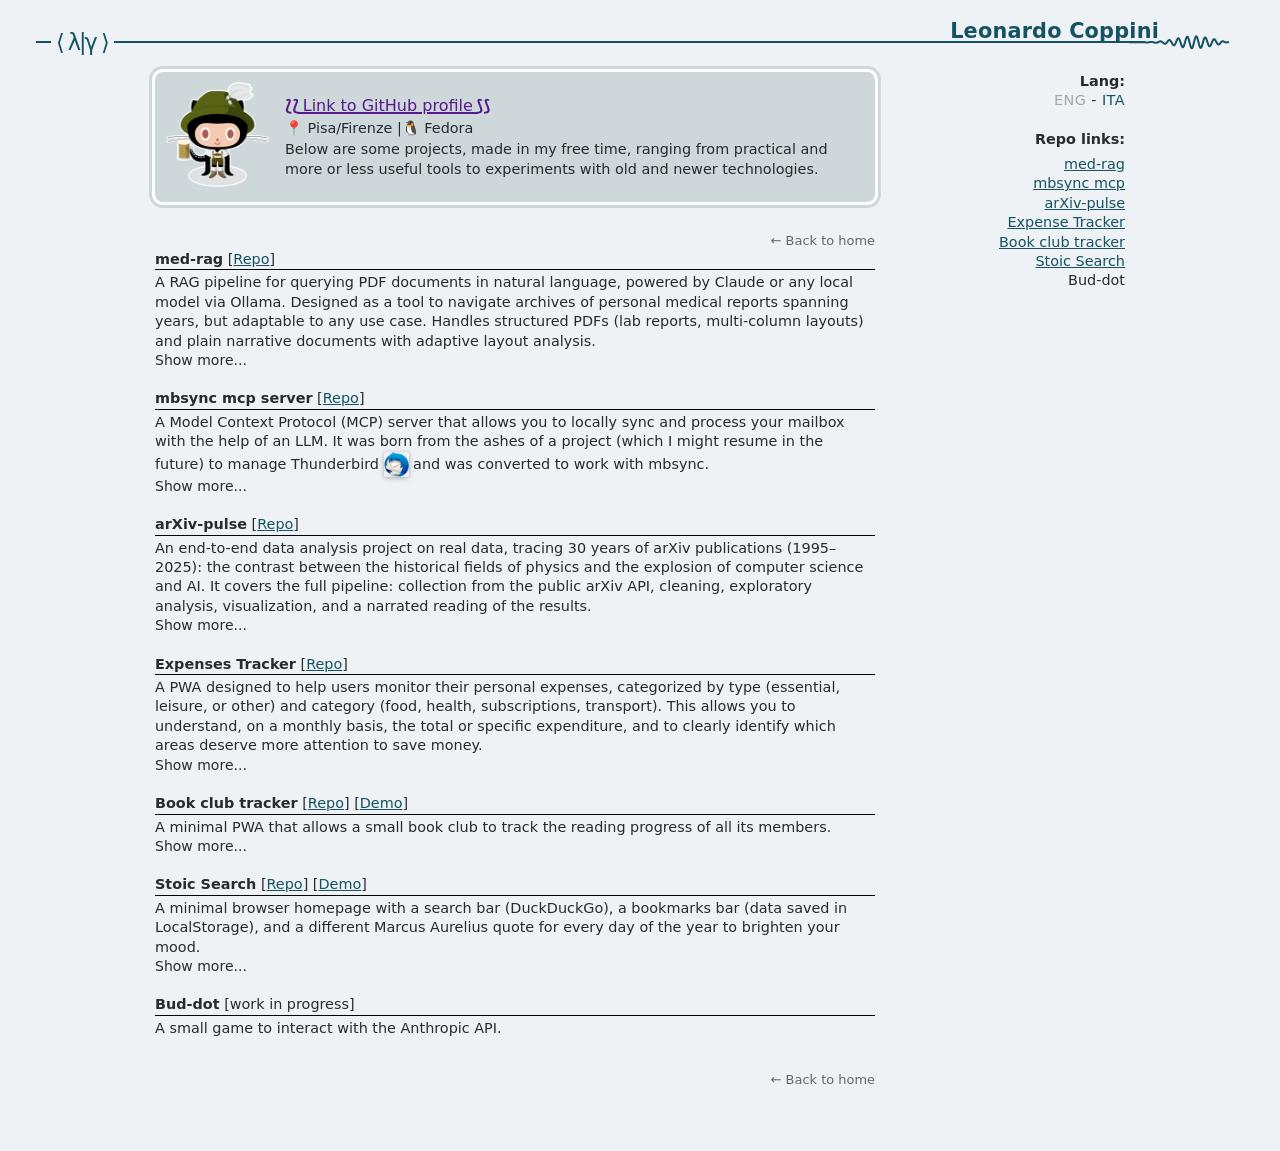
==== portfolio/index.html @ 7471858b "merging portfolio" ====
<!DOCTYPE html>
<html lang="en">
<head>
    <meta charset="UTF-8">
    <meta name="viewport" content="width=device-width, initial-scale=1.0">
    <link rel="icon" type="image/x-icon" href="../assets/lc.ico">
    <link rel="stylesheet" href="../css/ciessesse.css">
    <style>

        b {
            font-weight: 600;
        }

        @media (min-width: 1200px) {
            .container {
                max-width: 1000px;
            }
        }

        .align-items-center {
        align-items: center !important;
        }

        .book-descr {
            flex-direction: row;
        }

        @media (max-width: 768px) {
            .book-descr {
                flex-direction: column;
            }
        }

        .book-tracker, .marco, .mbsync, .tracker, .med, .arxiv {
            cursor: pointer;
        }

        .gh-profile:link,
        .gh-profile:visited,
        .gh-profile:hover,
        .gh-profile:active {
        font-weight: normal;
            color: #551A8B;
            text-decoration: underline;
            text-decoration-thickness: 2px !important;
        }
    </style>
    <title>Portfolio</title>
</head>
<body style="margin-left: 10px; margin-right: 10px; margin-bottom: 50px;">
    <header class="navbar navbar-static-top bs-docs-nav site-header" id="top">
        <div class="header-flat-line" aria-hidden="true"></div>
        <span class="psi-mark">&#10216; &#955;|&#947; &#10217;</span>
        <span class="wave-packet-slot">
                <svg class="wave-packet" viewBox="0 0 100 28" aria-hidden="true">
                    <path d="M 0.0,14.006 L 0.05,14.006 L 0.1,14.006 L 0.15,14.006 L 0.2,14.006 L 0.25,14.006 L 0.3,14.006 L 0.35,14.006 L 0.4,14.006 L 0.45,14.006 L 0.5,14.006 L 0.55,14.006 L 0.6,14.006 L 0.65,14.006 L 0.7,14.006 L 0.75,14.005 L 0.8,14.005 L 0.85,14.005 L 0.9,14.005 L 0.95,14.005 L 1.0,14.005 L 1.05,14.005 L 1.1,14.004 L 1.15,14.004 L 1.2,14.004 L 1.25,14.004 L 1.3,14.004 L 1.35,14.004 L 1.4,14.003 L 1.45,14.003 L 1.5,14.003 L 1.55,14.003 L 1.6,14.002 L 1.65,14.002 L 1.7,14.002 L 1.75,14.002 L 1.8,14.001 L 1.85,14.001 L 1.9,14.001 L 1.95,14.0 L 2.0,14.0 L 2.05,14.0 L 2.1,13.999 L 2.15,13.999 L 2.2,13.999 L 2.25,13.998 L 2.3,13.998 L 2.35,13.998 L 2.4,13.997 L 2.45,13.997 L 2.5,13.997 L 2.55,13.996 L 2.6,13.996 L 2.65,13.995 L 2.7,13.995 L 2.75,13.995 L 2.8,13.994 L 2.85,13.994 L 2.9,13.993 L 2.95,13.993 L 3.0,13.993 L 3.05,13.992 L 3.1,13.992 L 3.15,13.992 L 3.2,13.991 L 3.25,13.991 L 3.3,13.991 L 3.35,13.99 L 3.4,13.99 L 3.45,13.99 L 3.5,13.989 L 3.55,13.989 L 3.6,13.989 L 3.65,13.988 L 3.7,13.988 L 3.75,13.988 L 3.8,13.987 L 3.85,13.987 L 3.9,13.987 L 3.95,13.987 L 4.0,13.986 L 4.05,13.986 L 4.1,13.986 L 4.15,13.986 L 4.2,13.986 L 4.25,13.986 L 4.3,13.985 L 4.35,13.985 L 4.4,13.985 L 4.45,13.985 L 4.5,13.985 L 4.55,13.985 L 4.6,13.985 L 4.65,13.985 L 4.7,13.985 L 4.75,13.985 L 4.8,13.985 L 4.85,13.985 L 4.9,13.985 L 4.95,13.985 L 5.0,13.985 L 5.05,13.986 L 5.1,13.986 L 5.15,13.986 L 5.2,13.986 L 5.25,13.986 L 5.3,13.987 L 5.35,13.987 L 5.4,13.987 L 5.45,13.988 L 5.5,13.988 L 5.55,13.988 L 5.6,13.989 L 5.65,13.989 L 5.7,13.99 L 5.75,13.99 L 5.8,13.991 L 5.85,13.991 L 5.9,13.992 L 5.95,13.992 L 6.0,13.993 L 6.05,13.994 L 6.1,13.994 L 6.15,13.995 L 6.2,13.996 L 6.25,13.996 L 6.3,13.997 L 6.35,13.998 L 6.4,13.998 L 6.45,13.999 L 6.5,14.0 L 6.55,14.001 L 6.6,14.002 L 6.65,14.002 L 6.7,14.003 L 6.75,14.004 L 6.8,14.005 L 6.85,14.006 L 6.9,14.007 L 6.95,14.008 L 7.0,14.008 L 7.05,14.009 L 7.1,14.01 L 7.15,14.011 L 7.2,14.012 L 7.25,14.013 L 7.3,14.014 L 7.35,14.015 L 7.4,14.016 L 7.45,14.017 L 7.5,14.017 L 7.55,14.018 L 7.6,14.019 L 7.65,14.02 L 7.7,14.021 L 7.75,14.022 L 7.8,14.023 L 7.85,14.023 L 7.9,14.024 L 7.95,14.025 L 8.0,14.026 L 8.05,14.027 L 8.1,14.027 L 8.15,14.028 L 8.2,14.029 L 8.25,14.029 L 8.3,14.03 L 8.35,14.031 L 8.4,14.031 L 8.45,14.032 L 8.5,14.032 L 8.55,14.033 L 8.6,14.033 L 8.65,14.034 L 8.7,14.034 L 8.75,14.034 L 8.8,14.035 L 8.85,14.035 L 8.9,14.035 L 8.95,14.035 L 9.0,14.035 L 9.05,14.035 L 9.1,14.035 L 9.15,14.035 L 9.2,14.035 L 9.25,14.035 L 9.3,14.035 L 9.35,14.035 L 9.4,14.035 L 9.45,14.034 L 9.5,14.034 L 9.55,14.034 L 9.6,14.033 L 9.65,14.033 L 9.7,14.032 L 9.75,14.031 L 9.8,14.031 L 9.85,14.03 L 9.9,14.029 L 9.95,14.029 L 10.0,14.028 L 10.05,14.027 L 10.1,14.026 L 10.15,14.025 L 10.2,14.024 L 10.25,14.022 L 10.3,14.021 L 10.35,14.02 L 10.4,14.019 L 10.45,14.017 L 10.5,14.016 L 10.55,14.015 L 10.6,14.013 L 10.65,14.012 L 10.7,14.01 L 10.75,14.009 L 10.8,14.007 L 10.85,14.005 L 10.9,14.004 L 10.95,14.002 L 11.0,14.0 L 11.05,13.998 L 11.1,13.996 L 11.15,13.994 L 11.2,13.993 L 11.25,13.991 L 11.3,13.989 L 11.35,13.987 L 11.4,13.985 L 11.45,13.983 L 11.5,13.981 L 11.55,13.979 L 11.6,13.977 L 11.65,13.975 L 11.7,13.973 L 11.75,13.971 L 11.8,13.969 L 11.85,13.967 L 11.9,13.965 L 11.95,13.963 L 12.0,13.961 L 12.05,13.959 L 12.1,13.957 L 12.15,13.955 L 12.2,13.953 L 12.25,13.951 L 12.3,13.949 L 12.35,13.947 L 12.4,13.946 L 12.45,13.944 L 12.5,13.942 L 12.55,13.941 L 12.6,13.939 L 12.65,13.938 L 12.7,13.936 L 12.75,13.935 L 12.8,13.933 L 12.85,13.932 L 12.9,13.931 L 12.95,13.93 L 13.0,13.929 L 13.05,13.928 L 13.1,13.927 L 13.15,13.926 L 13.2,13.925 L 13.25,13.924 L 13.3,13.924 L 13.35,13.923 L 13.4,13.923 L 13.45,13.922 L 13.5,13.922 L 13.55,13.922 L 13.6,13.922 L 13.65,13.922 L 13.7,13.922 L 13.75,13.923 L 13.8,13.923 L 13.85,13.923 L 13.9,13.924 L 13.95,13.925 L 14.0,13.926 L 14.05,13.927 L 14.1,13.928 L 14.15,13.929 L 14.2,13.93 L 14.25,13.931 L 14.3,13.933 L 14.35,13.935 L 14.4,13.936 L 14.45,13.938 L 14.5,13.94 L 14.55,13.942 L 14.6,13.944 L 14.65,13.947 L 14.7,13.949 L 14.75,13.951 L 14.8,13.954 L 14.85,13.957 L 14.9,13.959 L 14.95,13.962 L 15.0,13.965 L 15.05,13.968 L 15.1,13.972 L 15.15,13.975 L 15.2,13.978 L 15.25,13.982 L 15.3,13.985 L 15.35,13.989 L 15.4,13.992 L 15.45,13.996 L 15.5,14.0 L 15.55,14.004 L 15.6,14.008 L 15.65,14.012 L 15.7,14.016 L 15.75,14.02 L 15.8,14.024 L 15.85,14.028 L 15.9,14.032 L 15.95,14.036 L 16.0,14.041 L 16.05,14.045 L 16.1,14.049 L 16.15,14.053 L 16.2,14.058 L 16.25,14.062 L 16.3,14.066 L 16.35,14.07 L 16.4,14.075 L 16.45,14.079 L 16.5,14.083 L 16.55,14.087 L 16.6,14.091 L 16.65,14.095 L 16.7,14.099 L 16.75,14.103 L 16.8,14.107 L 16.85,14.11 L 16.9,14.114 L 16.95,14.117 L 17.0,14.121 L 17.05,14.124 L 17.1,14.127 L 17.15,14.13 L 17.2,14.133 L 17.25,14.136 L 17.3,14.139 L 17.35,14.142 L 17.4,14.144 L 17.45,14.146 L 17.5,14.148 L 17.55,14.15 L 17.6,14.152 L 17.65,14.154 L 17.7,14.155 L 17.75,14.157 L 17.8,14.158 L 17.85,14.159 L 17.9,14.16 L 17.95,14.16 L 18.0,14.16 L 18.05,14.161 L 18.1,14.16 L 18.15,14.16 L 18.2,14.16 L 18.25,14.159 L 18.3,14.158 L 18.35,14.157 L 18.4,14.156 L 18.45,14.154 L 18.5,14.152 L 18.55,14.15 L 18.6,14.148 L 18.65,14.145 L 18.7,14.143 L 18.75,14.14 L 18.8,14.137 L 18.85,14.133 L 18.9,14.13 L 18.95,14.126 L 19.0,14.122 L 19.05,14.118 L 19.1,14.113 L 19.15,14.108 L 19.2,14.104 L 19.25,14.098 L 19.3,14.093 L 19.35,14.088 L 19.4,14.082 L 19.45,14.076 L 19.5,14.07 L 19.55,14.064 L 19.6,14.057 L 19.65,14.051 L 19.7,14.044 L 19.75,14.037 L 19.8,14.03 L 19.85,14.022 L 19.9,14.015 L 19.95,14.008 L 20.0,14.0 L 20.05,13.992 L 20.1,13.984 L 20.15,13.976 L 20.2,13.968 L 20.25,13.96 L 20.3,13.952 L 20.35,13.944 L 20.4,13.936 L 20.45,13.927 L 20.5,13.919 L 20.55,13.911 L 20.6,13.902 L 20.65,13.894 L 20.7,13.886 L 20.75,13.877 L 20.8,13.869 L 20.85,13.861 L 20.9,13.853 L 20.95,13.845 L 21.0,13.837 L 21.05,13.829 L 21.1,13.821 L 21.15,13.813 L 21.2,13.805 L 21.25,13.798 L 21.3,13.791 L 21.35,13.784 L 21.4,13.777 L 21.45,13.77 L 21.5,13.763 L 21.55,13.757 L 21.6,13.751 L 21.65,13.745 L 21.7,13.739 L 21.75,13.734 L 21.8,13.729 L 21.85,13.724 L 21.9,13.72 L 21.95,13.715 L 22.0,13.711 L 22.05,13.708 L 22.1,13.704 L 22.15,13.701 L 22.2,13.699 L 22.25,13.696 L 22.3,13.694 L 22.35,13.693 L 22.4,13.692 L 22.45,13.691 L 22.5,13.69 L 22.55,13.69 L 22.6,13.691 L 22.65,13.691 L 22.7,13.693 L 22.75,13.694 L 22.8,13.696 L 22.85,13.699 L 22.9,13.701 L 22.95,13.705 L 23.0,13.708 L 23.05,13.712 L 23.1,13.717 L 23.15,13.722 L 23.2,13.727 L 23.25,13.733 L 23.3,13.739 L 23.35,13.746 L 23.4,13.753 L 23.45,13.76 L 23.5,13.768 L 23.55,13.777 L 23.6,13.785 L 23.65,13.794 L 23.7,13.804 L 23.75,13.814 L 23.8,13.824 L 23.85,13.834 L 23.9,13.845 L 23.95,13.856 L 24.0,13.868 L 24.05,13.88 L 24.1,13.892 L 24.15,13.905 L 24.2,13.918 L 24.25,13.931 L 24.3,13.944 L 24.35,13.958 L 24.4,13.972 L 24.45,13.986 L 24.5,14.0 L 24.55,14.014 L 24.6,14.029 L 24.65,14.044 L 24.7,14.059 L 24.75,14.074 L 24.8,14.089 L 24.85,14.104 L 24.9,14.12 L 24.95,14.135 L 25.0,14.151 L 25.05,14.166 L 25.1,14.181 L 25.15,14.197 L 25.2,14.212 L 25.25,14.227 L 25.3,14.243 L 25.35,14.258 L 25.4,14.273 L 25.45,14.287 L 25.5,14.302 L 25.55,14.316 L 25.6,14.331 L 25.65,14.344 L 25.7,14.358 L 25.75,14.372 L 25.8,14.385 L 25.85,14.397 L 25.9,14.41 L 25.95,14.422 L 26.0,14.434 L 26.05,14.445 L 26.1,14.456 L 26.15,14.466 L 26.2,14.476 L 26.25,14.486 L 26.3,14.495 L 26.35,14.503 L 26.4,14.511 L 26.45,14.519 L 26.5,14.525 L 26.55,14.532 L 26.6,14.537 L 26.65,14.542 L 26.7,14.547 L 26.75,14.551 L 26.8,14.554 L 26.85,14.556 L 26.9,14.558 L 26.95,14.559 L 27.0,14.559 L 27.05,14.559 L 27.1,14.558 L 27.15,14.556 L 27.2,14.554 L 27.25,14.55 L 27.3,14.546 L 27.35,14.542 L 27.4,14.536 L 27.45,14.53 L 27.5,14.523 L 27.55,14.515 L 27.6,14.507 L 27.65,14.498 L 27.7,14.488 L 27.75,14.477 L 27.8,14.466 L 27.85,14.453 L 27.9,14.441 L 27.95,14.427 L 28.0,14.413 L 28.05,14.398 L 28.1,14.382 L 28.15,14.365 L 28.2,14.348 L 28.25,14.331 L 28.3,14.312 L 28.35,14.293 L 28.4,14.274 L 28.45,14.254 L 28.5,14.233 L 28.55,14.212 L 28.6,14.19 L 28.65,14.168 L 28.7,14.145 L 28.75,14.122 L 28.8,14.098 L 28.85,14.074 L 28.9,14.05 L 28.95,14.025 L 29.0,14.0 L 29.05,13.975 L 29.1,13.949 L 29.15,13.923 L 29.2,13.897 L 29.25,13.871 L 29.3,13.844 L 29.35,13.818 L 29.4,13.791 L 29.45,13.764 L 29.5,13.738 L 29.55,13.711 L 29.6,13.685 L 29.65,13.658 L 29.7,13.632 L 29.75,13.605 L 29.8,13.579 L 29.85,13.554 L 29.9,13.528 L 29.95,13.503 L 30.0,13.478 L 30.05,13.454 L 30.1,13.429 L 30.15,13.406 L 30.2,13.383 L 30.25,13.36 L 30.3,13.338 L 30.35,13.316 L 30.4,13.296 L 30.45,13.275 L 30.5,13.256 L 30.55,13.237 L 30.6,13.219 L 30.65,13.202 L 30.7,13.185 L 30.75,13.169 L 30.8,13.155 L 30.85,13.141 L 30.9,13.128 L 30.95,13.116 L 31.0,13.105 L 31.05,13.095 L 31.1,13.086 L 31.15,13.078 L 31.2,13.071 L 31.25,13.066 L 31.3,13.061 L 31.35,13.058 L 31.4,13.055 L 31.45,13.054 L 31.5,13.054 L 31.55,13.056 L 31.6,13.058 L 31.65,13.062 L 31.7,13.067 L 31.75,13.073 L 31.8,13.08 L 31.85,13.089 L 31.9,13.098 L 31.95,13.11 L 32.0,13.122 L 32.05,13.136 L 32.1,13.15 L 32.15,13.166 L 32.2,13.184 L 32.25,13.202 L 32.3,13.222 L 32.35,13.243 L 32.4,13.265 L 32.45,13.288 L 32.5,13.312 L 32.55,13.338 L 32.6,13.365 L 32.65,13.392 L 32.7,13.421 L 32.75,13.451 L 32.8,13.482 L 32.85,13.513 L 32.9,13.546 L 32.95,13.58 L 33.0,13.614 L 33.05,13.65 L 33.1,13.686 L 33.15,13.723 L 33.2,13.761 L 33.25,13.799 L 33.3,13.838 L 33.35,13.878 L 33.4,13.918 L 33.45,13.959 L 33.5,14.0 L 33.55,14.042 L 33.6,14.084 L 33.65,14.126 L 33.7,14.169 L 33.75,14.212 L 33.8,14.255 L 33.85,14.298 L 33.9,14.341 L 33.95,14.384 L 34.0,14.427 L 34.05,14.47 L 34.1,14.513 L 34.15,14.556 L 34.2,14.599 L 34.25,14.641 L 34.3,14.682 L 34.35,14.724 L 34.4,14.765 L 34.45,14.805 L 34.5,14.845 L 34.55,14.884 L 34.6,14.922 L 34.65,14.959 L 34.7,14.996 L 34.75,15.032 L 34.8,15.067 L 34.85,15.1 L 34.9,15.133 L 34.95,15.165 L 35.0,15.195 L 35.05,15.225 L 35.1,15.253 L 35.15,15.28 L 35.2,15.305 L 35.25,15.329 L 35.3,15.352 L 35.35,15.373 L 35.4,15.393 L 35.45,15.411 L 35.5,15.427 L 35.55,15.442 L 35.6,15.455 L 35.65,15.467 L 35.7,15.476 L 35.75,15.484 L 35.8,15.49 L 35.85,15.495 L 35.9,15.497 L 35.95,15.498 L 36.0,15.497 L 36.05,15.494 L 36.1,15.489 L 36.15,15.482 L 36.2,15.473 L 36.25,15.462 L 36.3,15.45 L 36.35,15.435 L 36.4,15.419 L 36.45,15.4 L 36.5,15.38 L 36.55,15.357 L 36.6,15.333 L 36.65,15.307 L 36.7,15.279 L 36.75,15.249 L 36.8,15.217 L 36.85,15.184 L 36.9,15.148 L 36.95,15.111 L 37.0,15.072 L 37.05,15.032 L 37.1,14.99 L 37.15,14.946 L 37.2,14.9 L 37.25,14.853 L 37.3,14.805 L 37.35,14.755 L 37.4,14.704 L 37.45,14.651 L 37.5,14.597 L 37.55,14.542 L 37.6,14.485 L 37.65,14.428 L 37.7,14.369 L 37.75,14.31 L 37.8,14.25 L 37.85,14.188 L 37.9,14.126 L 37.95,14.063 L 38.0,14.0 L 38.05,13.936 L 38.1,13.872 L 38.15,13.807 L 38.2,13.742 L 38.25,13.676 L 38.3,13.61 L 38.35,13.545 L 38.4,13.479 L 38.45,13.413 L 38.5,13.348 L 38.55,13.283 L 38.6,13.218 L 38.65,13.153 L 38.7,13.089 L 38.75,13.026 L 38.8,12.963 L 38.85,12.901 L 38.9,12.84 L 38.95,12.78 L 39.0,12.721 L 39.05,12.663 L 39.1,12.606 L 39.15,12.55 L 39.2,12.496 L 39.25,12.443 L 39.3,12.392 L 39.35,12.342 L 39.4,12.294 L 39.45,12.247 L 39.5,12.203 L 39.55,12.16 L 39.6,12.119 L 39.65,12.08 L 39.7,12.044 L 39.75,12.009 L 39.8,11.977 L 39.85,11.946 L 39.9,11.919 L 39.95,11.893 L 40.0,11.87 L 40.05,11.85 L 40.1,11.832 L 40.15,11.816 L 40.2,11.803 L 40.25,11.793 L 40.3,11.785 L 40.35,11.78 L 40.4,11.778 L 40.45,11.779 L 40.5,11.782 L 40.55,11.789 L 40.6,11.798 L 40.65,11.809 L 40.7,11.824 L 40.75,11.841 L 40.8,11.862 L 40.85,11.885 L 40.9,11.911 L 40.95,11.94 L 41.0,11.971 L 41.05,12.005 L 41.1,12.042 L 41.15,12.082 L 41.2,12.125 L 41.25,12.17 L 41.3,12.218 L 41.35,12.268 L 41.4,12.321 L 41.45,12.377 L 41.5,12.435 L 41.55,12.495 L 41.6,12.557 L 41.65,12.622 L 41.7,12.69 L 41.75,12.759 L 41.8,12.83 L 41.85,12.904 L 41.9,12.979 L 41.95,13.056 L 42.0,13.135 L 42.05,13.215 L 42.1,13.297 L 42.15,13.381 L 42.2,13.466 L 42.25,13.552 L 42.3,13.64 L 42.35,13.729 L 42.4,13.818 L 42.45,13.909 L 42.5,14.0 L 42.55,14.092 L 42.6,14.184 L 42.65,14.277 L 42.7,14.371 L 42.75,14.464 L 42.8,14.558 L 42.85,14.652 L 42.9,14.745 L 42.95,14.838 L 43.0,14.931 L 43.05,15.024 L 43.1,15.115 L 43.15,15.206 L 43.2,15.297 L 43.25,15.386 L 43.3,15.474 L 43.35,15.561 L 43.4,15.646 L 43.45,15.731 L 43.5,15.813 L 43.55,15.894 L 43.6,15.973 L 43.65,16.051 L 43.7,16.126 L 43.75,16.199 L 43.8,16.27 L 43.85,16.338 L 43.9,16.405 L 43.95,16.468 L 44.0,16.529 L 44.05,16.588 L 44.1,16.643 L 44.15,16.696 L 44.2,16.745 L 44.25,16.792 L 44.3,16.835 L 44.35,16.875 L 44.4,16.912 L 44.45,16.945 L 44.5,16.975 L 44.55,17.002 L 44.6,17.025 L 44.65,17.044 L 44.7,17.06 L 44.75,17.072 L 44.8,17.08 L 44.85,17.085 L 44.9,17.085 L 44.95,17.082 L 45.0,17.075 L 45.05,17.064 L 45.1,17.05 L 45.15,17.031 L 45.2,17.009 L 45.25,16.982 L 45.3,16.952 L 45.35,16.918 L 45.4,16.88 L 45.45,16.838 L 45.5,16.793 L 45.55,16.744 L 45.6,16.691 L 45.65,16.634 L 45.7,16.574 L 45.75,16.51 L 45.8,16.443 L 45.85,16.372 L 45.9,16.297 L 45.95,16.22 L 46.0,16.139 L 46.05,16.055 L 46.1,15.968 L 46.15,15.878 L 46.2,15.785 L 46.25,15.69 L 46.3,15.592 L 46.35,15.491 L 46.4,15.387 L 46.45,15.282 L 46.5,15.174 L 46.55,15.064 L 46.6,14.952 L 46.65,14.838 L 46.7,14.722 L 46.75,14.605 L 46.8,14.486 L 46.85,14.366 L 46.9,14.245 L 46.95,14.123 L 47.0,14.0 L 47.05,13.876 L 47.1,13.752 L 47.15,13.627 L 47.2,13.502 L 47.25,13.377 L 47.3,13.252 L 47.35,13.127 L 47.4,13.003 L 47.45,12.879 L 47.5,12.755 L 47.55,12.633 L 47.6,12.511 L 47.65,12.391 L 47.7,12.272 L 47.75,12.154 L 47.8,12.038 L 47.85,11.924 L 47.9,11.812 L 47.95,11.702 L 48.0,11.594 L 48.05,11.488 L 48.1,11.385 L 48.15,11.285 L 48.2,11.187 L 48.25,11.093 L 48.3,11.001 L 48.35,10.913 L 48.4,10.828 L 48.45,10.746 L 48.5,10.668 L 48.55,10.594 L 48.6,10.524 L 48.65,10.457 L 48.7,10.395 L 48.75,10.336 L 48.8,10.282 L 48.85,10.232 L 48.9,10.187 L 48.95,10.146 L 49.0,10.11 L 49.05,10.078 L 49.1,10.051 L 49.15,10.028 L 49.2,10.011 L 49.25,9.998 L 49.3,9.99 L 49.35,9.987 L 49.4,9.989 L 49.45,9.996 L 49.5,10.008 L 49.55,10.025 L 49.6,10.047 L 49.65,10.074 L 49.7,10.106 L 49.75,10.143 L 49.8,10.185 L 49.85,10.232 L 49.9,10.283 L 49.95,10.34 L 50.0,10.401 L 50.05,10.467 L 50.1,10.538 L 50.15,10.614 L 50.2,10.693 L 50.25,10.778 L 50.3,10.867 L 50.35,10.96 L 50.4,11.057 L 50.45,11.158 L 50.5,11.264 L 50.55,11.373 L 50.6,11.486 L 50.65,11.603 L 50.7,11.723 L 50.75,11.847 L 50.8,11.973 L 50.85,12.103 L 50.9,12.236 L 50.95,12.372 L 51.0,12.51 L 51.05,12.651 L 51.1,12.794 L 51.15,12.939 L 51.2,13.086 L 51.25,13.235 L 51.3,13.385 L 51.35,13.537 L 51.4,13.691 L 51.45,13.845 L 51.5,14.0 L 51.55,14.156 L 51.6,14.312 L 51.65,14.469 L 51.7,14.626 L 51.75,14.782 L 51.8,14.939 L 51.85,15.094 L 51.9,15.25 L 51.95,15.404 L 52.0,15.557 L 52.05,15.709 L 52.1,15.86 L 52.15,16.009 L 52.2,16.156 L 52.25,16.301 L 52.3,16.443 L 52.35,16.584 L 52.4,16.721 L 52.45,16.856 L 52.5,16.988 L 52.55,17.117 L 52.6,17.243 L 52.65,17.365 L 52.7,17.483 L 52.75,17.598 L 52.8,17.708 L 52.85,17.814 L 52.9,17.917 L 52.95,18.014 L 53.0,18.108 L 53.05,18.196 L 53.1,18.28 L 53.15,18.358 L 53.2,18.432 L 53.25,18.5 L 53.3,18.563 L 53.35,18.621 L 53.4,18.674 L 53.45,18.72 L 53.5,18.761 L 53.55,18.797 L 53.6,18.826 L 53.65,18.85 L 53.7,18.868 L 53.75,18.88 L 53.8,18.886 L 53.85,18.886 L 53.9,18.88 L 53.95,18.868 L 54.0,18.85 L 54.05,18.825 L 54.1,18.795 L 54.15,18.759 L 54.2,18.717 L 54.25,18.669 L 54.3,18.615 L 54.35,18.555 L 54.4,18.489 L 54.45,18.417 L 54.5,18.34 L 54.55,18.257 L 54.6,18.169 L 54.65,18.075 L 54.7,17.976 L 54.75,17.872 L 54.8,17.762 L 54.85,17.648 L 54.9,17.529 L 54.95,17.404 L 55.0,17.276 L 55.05,17.143 L 55.1,17.005 L 55.15,16.864 L 55.2,16.718 L 55.25,16.569 L 55.3,16.416 L 55.35,16.259 L 55.4,16.1 L 55.45,15.937 L 55.5,15.771 L 55.55,15.603 L 55.6,15.432 L 55.65,15.258 L 55.7,15.083 L 55.75,14.906 L 55.8,14.727 L 55.85,14.547 L 55.9,14.366 L 55.95,14.183 L 56.0,14.0 L 56.05,13.816 L 56.1,13.632 L 56.15,13.448 L 56.2,13.264 L 56.25,13.081 L 56.3,12.898 L 56.35,12.715 L 56.4,12.534 L 56.45,12.354 L 56.5,12.176 L 56.55,12.0 L 56.6,11.825 L 56.65,11.653 L 56.7,11.483 L 56.75,11.316 L 56.8,11.151 L 56.85,10.99 L 56.9,10.832 L 56.95,10.677 L 57.0,10.526 L 57.05,10.379 L 57.1,10.236 L 57.15,10.097 L 57.2,9.963 L 57.25,9.833 L 57.3,9.708 L 57.35,9.588 L 57.4,9.473 L 57.45,9.364 L 57.5,9.26 L 57.55,9.161 L 57.6,9.068 L 57.65,8.981 L 57.7,8.9 L 57.75,8.826 L 57.8,8.757 L 57.85,8.694 L 57.9,8.638 L 57.95,8.589 L 58.0,8.545 L 58.05,8.509 L 58.1,8.479 L 58.15,8.456 L 58.2,8.44 L 58.25,8.43 L 58.3,8.427 L 58.35,8.432 L 58.4,8.443 L 58.45,8.46 L 58.5,8.485 L 58.55,8.517 L 58.6,8.555 L 58.65,8.6 L 58.7,8.652 L 58.75,8.71 L 58.8,8.775 L 58.85,8.847 L 58.9,8.925 L 58.95,9.01 L 59.0,9.1 L 59.05,9.197 L 59.1,9.301 L 59.15,9.41 L 59.2,9.525 L 59.25,9.645 L 59.3,9.771 L 59.35,9.903 L 59.4,10.04 L 59.45,10.182 L 59.5,10.329 L 59.55,10.481 L 59.6,10.637 L 59.65,10.798 L 59.7,10.963 L 59.75,11.132 L 59.8,11.305 L 59.85,11.481 L 59.9,11.661 L 59.95,11.844 L 60.0,12.03 L 60.05,12.219 L 60.1,12.41 L 60.15,12.603 L 60.2,12.799 L 60.25,12.996 L 60.3,13.195 L 60.35,13.395 L 60.4,13.596 L 60.45,13.798 L 60.5,14.0 L 60.55,14.203 L 60.6,14.406 L 60.65,14.608 L 60.7,14.81 L 60.75,15.012 L 60.8,15.212 L 60.85,15.411 L 60.9,15.609 L 60.95,15.805 L 61.0,15.999 L 61.05,16.191 L 61.1,16.381 L 61.15,16.567 L 61.2,16.751 L 61.25,16.932 L 61.3,17.109 L 61.35,17.283 L 61.4,17.453 L 61.45,17.619 L 61.5,17.78 L 61.55,17.938 L 61.6,18.09 L 61.65,18.238 L 61.7,18.38 L 61.75,18.518 L 61.8,18.65 L 61.85,18.776 L 61.9,18.897 L 61.95,19.012 L 62.0,19.12 L 62.05,19.223 L 62.1,19.319 L 62.15,19.409 L 62.2,19.492 L 62.25,19.569 L 62.3,19.639 L 62.35,19.702 L 62.4,19.758 L 62.45,19.807 L 62.5,19.849 L 62.55,19.884 L 62.6,19.911 L 62.65,19.932 L 62.7,19.945 L 62.75,19.951 L 62.8,19.949 L 62.85,19.94 L 62.9,19.924 L 62.95,19.901 L 63.0,19.87 L 63.05,19.833 L 63.1,19.788 L 63.15,19.735 L 63.2,19.676 L 63.25,19.61 L 63.3,19.537 L 63.35,19.457 L 63.4,19.37 L 63.45,19.277 L 63.5,19.177 L 63.55,19.071 L 63.6,18.958 L 63.65,18.84 L 63.7,18.715 L 63.75,18.585 L 63.8,18.448 L 63.85,18.307 L 63.9,18.16 L 63.95,18.008 L 64.0,17.85 L 64.05,17.689 L 64.1,17.522 L 64.15,17.351 L 64.2,17.176 L 64.25,16.997 L 64.3,16.815 L 64.35,16.628 L 64.4,16.439 L 64.45,16.247 L 64.5,16.051 L 64.55,15.853 L 64.6,15.653 L 64.65,15.451 L 64.7,15.247 L 64.75,15.042 L 64.8,14.835 L 64.85,14.627 L 64.9,14.419 L 64.95,14.209 L 65.0,14.0 L 65.05,13.791 L 65.1,13.581 L 65.15,13.373 L 65.2,13.165 L 65.25,12.958 L 65.3,12.753 L 65.35,12.549 L 65.4,12.347 L 65.45,12.147 L 65.5,11.949 L 65.55,11.753 L 65.6,11.561 L 65.65,11.372 L 65.7,11.185 L 65.75,11.003 L 65.8,10.824 L 65.85,10.649 L 65.9,10.478 L 65.95,10.311 L 66.0,10.15 L 66.05,9.992 L 66.1,9.84 L 66.15,9.693 L 66.2,9.552 L 66.25,9.415 L 66.3,9.285 L 66.35,9.16 L 66.4,9.042 L 66.45,8.929 L 66.5,8.823 L 66.55,8.723 L 66.6,8.63 L 66.65,8.543 L 66.7,8.463 L 66.75,8.39 L 66.8,8.324 L 66.85,8.265 L 66.9,8.212 L 66.95,8.167 L 67.0,8.13 L 67.05,8.099 L 67.1,8.076 L 67.15,8.06 L 67.2,8.051 L 67.25,8.049 L 67.3,8.055 L 67.35,8.068 L 67.4,8.089 L 67.45,8.116 L 67.5,8.151 L 67.55,8.193 L 67.6,8.242 L 67.65,8.298 L 67.7,8.361 L 67.75,8.431 L 67.8,8.508 L 67.85,8.591 L 67.9,8.681 L 67.95,8.777 L 68.0,8.88 L 68.05,8.988 L 68.1,9.103 L 68.15,9.224 L 68.2,9.35 L 68.25,9.482 L 68.3,9.62 L 68.35,9.762 L 68.4,9.91 L 68.45,10.062 L 68.5,10.22 L 68.55,10.381 L 68.6,10.547 L 68.65,10.717 L 68.7,10.891 L 68.75,11.068 L 68.8,11.249 L 68.85,11.433 L 68.9,11.619 L 68.95,11.809 L 69.0,12.001 L 69.05,12.195 L 69.1,12.391 L 69.15,12.589 L 69.2,12.788 L 69.25,12.988 L 69.3,13.19 L 69.35,13.392 L 69.4,13.594 L 69.45,13.797 L 69.5,14.0 L 69.55,14.202 L 69.6,14.404 L 69.65,14.605 L 69.7,14.805 L 69.75,15.004 L 69.8,15.201 L 69.85,15.397 L 69.9,15.59 L 69.95,15.781 L 70.0,15.97 L 70.05,16.156 L 70.1,16.339 L 70.15,16.519 L 70.2,16.695 L 70.25,16.868 L 70.3,17.037 L 70.35,17.202 L 70.4,17.363 L 70.45,17.519 L 70.5,17.671 L 70.55,17.818 L 70.6,17.96 L 70.65,18.097 L 70.7,18.229 L 70.75,18.355 L 70.8,18.475 L 70.85,18.59 L 70.9,18.699 L 70.95,18.803 L 71.0,18.9 L 71.05,18.99 L 71.1,19.075 L 71.15,19.153 L 71.2,19.225 L 71.25,19.29 L 71.3,19.348 L 71.35,19.4 L 71.4,19.445 L 71.45,19.483 L 71.5,19.515 L 71.55,19.54 L 71.6,19.557 L 71.65,19.568 L 71.7,19.573 L 71.75,19.57 L 71.8,19.56 L 71.85,19.544 L 71.9,19.521 L 71.95,19.491 L 72.0,19.455 L 72.05,19.411 L 72.1,19.362 L 72.15,19.306 L 72.2,19.243 L 72.25,19.174 L 72.3,19.1 L 72.35,19.019 L 72.4,18.932 L 72.45,18.839 L 72.5,18.74 L 72.55,18.636 L 72.6,18.527 L 72.65,18.412 L 72.7,18.292 L 72.75,18.167 L 72.8,18.037 L 72.85,17.903 L 72.9,17.764 L 72.95,17.621 L 73.0,17.474 L 73.05,17.323 L 73.1,17.168 L 73.15,17.01 L 73.2,16.849 L 73.25,16.684 L 73.3,16.517 L 73.35,16.347 L 73.4,16.175 L 73.45,16.0 L 73.5,15.824 L 73.55,15.646 L 73.6,15.466 L 73.65,15.285 L 73.7,15.102 L 73.75,14.919 L 73.8,14.736 L 73.85,14.552 L 73.9,14.368 L 73.95,14.184 L 74.0,14.0 L 74.05,13.817 L 74.1,13.634 L 74.15,13.453 L 74.2,13.273 L 74.25,13.094 L 74.3,12.917 L 74.35,12.742 L 74.4,12.568 L 74.45,12.397 L 74.5,12.229 L 74.55,12.063 L 74.6,11.9 L 74.65,11.741 L 74.7,11.584 L 74.75,11.431 L 74.8,11.282 L 74.85,11.136 L 74.9,10.995 L 74.95,10.857 L 75.0,10.724 L 75.05,10.596 L 75.1,10.471 L 75.15,10.352 L 75.2,10.238 L 75.25,10.128 L 75.3,10.024 L 75.35,9.925 L 75.4,9.831 L 75.45,9.743 L 75.5,9.66 L 75.55,9.583 L 75.6,9.511 L 75.65,9.445 L 75.7,9.385 L 75.75,9.331 L 75.8,9.283 L 75.85,9.241 L 75.9,9.205 L 75.95,9.175 L 76.0,9.15 L 76.05,9.132 L 76.1,9.12 L 76.15,9.114 L 76.2,9.114 L 76.25,9.12 L 76.3,9.132 L 76.35,9.15 L 76.4,9.174 L 76.45,9.203 L 76.5,9.239 L 76.55,9.28 L 76.6,9.326 L 76.65,9.379 L 76.7,9.437 L 76.75,9.5 L 76.8,9.568 L 76.85,9.642 L 76.9,9.72 L 76.95,9.804 L 77.0,9.892 L 77.05,9.986 L 77.1,10.083 L 77.15,10.186 L 77.2,10.292 L 77.25,10.402 L 77.3,10.517 L 77.35,10.635 L 77.4,10.757 L 77.45,10.883 L 77.5,11.012 L 77.55,11.144 L 77.6,11.279 L 77.65,11.416 L 77.7,11.557 L 77.75,11.699 L 77.8,11.844 L 77.85,11.991 L 77.9,12.14 L 77.95,12.291 L 78.0,12.443 L 78.05,12.596 L 78.1,12.75 L 78.15,12.906 L 78.2,13.061 L 78.25,13.218 L 78.3,13.374 L 78.35,13.531 L 78.4,13.688 L 78.45,13.844 L 78.5,14.0 L 78.55,14.155 L 78.6,14.309 L 78.65,14.463 L 78.7,14.615 L 78.75,14.765 L 78.8,14.914 L 78.85,15.061 L 78.9,15.206 L 78.95,15.349 L 79.0,15.49 L 79.05,15.628 L 79.1,15.764 L 79.15,15.897 L 79.2,16.027 L 79.25,16.153 L 79.3,16.277 L 79.35,16.397 L 79.4,16.514 L 79.45,16.627 L 79.5,16.736 L 79.55,16.842 L 79.6,16.943 L 79.65,17.04 L 79.7,17.133 L 79.75,17.222 L 79.8,17.307 L 79.85,17.386 L 79.9,17.462 L 79.95,17.533 L 80.0,17.599 L 80.05,17.66 L 80.1,17.717 L 80.15,17.768 L 80.2,17.815 L 80.25,17.857 L 80.3,17.894 L 80.35,17.926 L 80.4,17.953 L 80.45,17.975 L 80.5,17.992 L 80.55,18.004 L 80.6,18.011 L 80.65,18.013 L 80.7,18.01 L 80.75,18.002 L 80.8,17.989 L 80.85,17.972 L 80.9,17.949 L 80.95,17.922 L 81.0,17.89 L 81.05,17.854 L 81.1,17.813 L 81.15,17.768 L 81.2,17.718 L 81.25,17.664 L 81.3,17.605 L 81.35,17.543 L 81.4,17.476 L 81.45,17.406 L 81.5,17.332 L 81.55,17.254 L 81.6,17.172 L 81.65,17.087 L 81.7,16.999 L 81.75,16.907 L 81.8,16.813 L 81.85,16.715 L 81.9,16.615 L 81.95,16.512 L 82.0,16.406 L 82.05,16.298 L 82.1,16.188 L 82.15,16.076 L 82.2,15.962 L 82.25,15.846 L 82.3,15.728 L 82.35,15.609 L 82.4,15.489 L 82.45,15.367 L 82.5,15.245 L 82.55,15.121 L 82.6,14.997 L 82.65,14.873 L 82.7,14.748 L 82.75,14.623 L 82.8,14.498 L 82.85,14.373 L 82.9,14.248 L 82.95,14.124 L 83.0,14.0 L 83.05,13.877 L 83.1,13.755 L 83.15,13.634 L 83.2,13.514 L 83.25,13.395 L 83.3,13.278 L 83.35,13.162 L 83.4,13.048 L 83.45,12.936 L 83.5,12.826 L 83.55,12.718 L 83.6,12.613 L 83.65,12.509 L 83.7,12.408 L 83.75,12.31 L 83.8,12.215 L 83.85,12.122 L 83.9,12.032 L 83.95,11.945 L 84.0,11.861 L 84.05,11.78 L 84.1,11.703 L 84.15,11.628 L 84.2,11.557 L 84.25,11.49 L 84.3,11.426 L 84.35,11.366 L 84.4,11.309 L 84.45,11.256 L 84.5,11.207 L 84.55,11.162 L 84.6,11.12 L 84.65,11.082 L 84.7,11.048 L 84.75,11.018 L 84.8,10.991 L 84.85,10.969 L 84.9,10.95 L 84.95,10.936 L 85.0,10.925 L 85.05,10.918 L 85.1,10.915 L 85.15,10.915 L 85.2,10.92 L 85.25,10.928 L 85.3,10.94 L 85.35,10.956 L 85.4,10.975 L 85.45,10.998 L 85.5,11.025 L 85.55,11.055 L 85.6,11.088 L 85.65,11.125 L 85.7,11.165 L 85.75,11.208 L 85.8,11.255 L 85.85,11.304 L 85.9,11.357 L 85.95,11.412 L 86.0,11.471 L 86.05,11.532 L 86.1,11.595 L 86.15,11.662 L 86.2,11.73 L 86.25,11.801 L 86.3,11.874 L 86.35,11.949 L 86.4,12.027 L 86.45,12.106 L 86.5,12.187 L 86.55,12.269 L 86.6,12.354 L 86.65,12.439 L 86.7,12.526 L 86.75,12.614 L 86.8,12.703 L 86.85,12.794 L 86.9,12.885 L 86.95,12.976 L 87.0,13.069 L 87.05,13.162 L 87.1,13.255 L 87.15,13.348 L 87.2,13.442 L 87.25,13.536 L 87.3,13.629 L 87.35,13.723 L 87.4,13.816 L 87.45,13.908 L 87.5,14.0 L 87.55,14.091 L 87.6,14.182 L 87.65,14.271 L 87.7,14.36 L 87.75,14.448 L 87.8,14.534 L 87.85,14.619 L 87.9,14.703 L 87.95,14.785 L 88.0,14.865 L 88.05,14.944 L 88.1,15.021 L 88.15,15.096 L 88.2,15.17 L 88.25,15.241 L 88.3,15.31 L 88.35,15.378 L 88.4,15.443 L 88.45,15.505 L 88.5,15.565 L 88.55,15.623 L 88.6,15.679 L 88.65,15.732 L 88.7,15.782 L 88.75,15.83 L 88.8,15.875 L 88.85,15.918 L 88.9,15.958 L 88.95,15.995 L 89.0,16.029 L 89.05,16.06 L 89.1,16.089 L 89.15,16.115 L 89.2,16.138 L 89.25,16.159 L 89.3,16.176 L 89.35,16.191 L 89.4,16.202 L 89.45,16.211 L 89.5,16.218 L 89.55,16.221 L 89.6,16.222 L 89.65,16.22 L 89.7,16.215 L 89.75,16.207 L 89.8,16.197 L 89.85,16.184 L 89.9,16.168 L 89.95,16.15 L 90.0,16.13 L 90.05,16.107 L 90.1,16.081 L 90.15,16.052 L 90.2,16.021 L 90.25,15.988 L 90.3,15.952 L 90.35,15.914 L 90.4,15.873 L 90.45,15.831 L 90.5,15.786 L 90.55,15.74 L 90.6,15.691 L 90.65,15.641 L 90.7,15.589 L 90.75,15.535 L 90.8,15.48 L 90.85,15.424 L 90.9,15.366 L 90.95,15.308 L 91.0,15.248 L 91.05,15.187 L 91.1,15.125 L 91.15,15.063 L 91.2,15.0 L 91.25,14.937 L 91.3,14.873 L 91.35,14.809 L 91.4,14.745 L 91.45,14.681 L 91.5,14.617 L 91.55,14.552 L 91.6,14.489 L 91.65,14.425 L 91.7,14.362 L 91.75,14.3 L 91.8,14.238 L 91.85,14.177 L 91.9,14.117 L 91.95,14.058 L 92.0,14.0 L 92.05,13.943 L 92.1,13.887 L 92.15,13.832 L 92.2,13.779 L 92.25,13.727 L 92.3,13.677 L 92.35,13.628 L 92.4,13.58 L 92.45,13.535 L 92.5,13.49 L 92.55,13.448 L 92.6,13.407 L 92.65,13.368 L 92.7,13.331 L 92.75,13.296 L 92.8,13.263 L 92.85,13.231 L 92.9,13.202 L 92.95,13.174 L 93.0,13.149 L 93.05,13.125 L 93.1,13.103 L 93.15,13.083 L 93.2,13.065 L 93.25,13.049 L 93.3,13.035 L 93.35,13.023 L 93.4,13.012 L 93.45,13.004 L 93.5,12.997 L 93.55,12.992 L 93.6,12.989 L 93.65,12.987 L 93.7,12.987 L 93.75,12.989 L 93.8,12.992 L 93.85,12.997 L 93.9,13.003 L 93.95,13.011 L 94.0,13.02 L 94.05,13.031 L 94.1,13.042 L 94.15,13.055 L 94.2,13.069 L 94.25,13.085 L 94.3,13.101 L 94.35,13.118 L 94.4,13.136 L 94.45,13.155 L 94.5,13.175 L 94.55,13.195 L 94.6,13.216 L 94.65,13.238 L 94.7,13.26 L 94.75,13.283 L 94.8,13.306 L 94.85,13.33 L 94.9,13.354 L 94.95,13.378 L 95.0,13.402 L 95.05,13.427 L 95.1,13.451 L 95.15,13.476 L 95.2,13.5 L 95.25,13.525 L 95.3,13.549 L 95.35,13.573 L 95.4,13.597 L 95.45,13.62 L 95.5,13.644 L 95.55,13.667 L 95.6,13.689 L 95.65,13.711 L 95.7,13.733 L 95.75,13.754 L 95.8,13.775 L 95.85,13.795 L 95.9,13.815 L 95.95,13.834 L 96.0,13.852 L 96.05,13.87 L 96.1,13.887 L 96.15,13.904 L 96.2,13.92 L 96.25,13.935 L 96.3,13.949 L 96.35,13.963 L 96.4,13.976 L 96.45,13.988 L 96.5,14.0 L 96.55,14.011 L 96.6,14.021 L 96.65,14.031 L 96.7,14.04 L 96.75,14.048 L 96.8,14.056 L 96.85,14.062 L 96.9,14.069 L 96.95,14.074 L 97.0,14.079 L 97.05,14.084 L 97.1,14.088 L 97.15,14.091 L 97.2,14.094 L 97.25,14.096 L 97.3,14.098 L 97.35,14.099 L 97.4,14.1 L 97.45,14.101 L 97.5,14.101 L 97.55,14.1 L 97.6,14.1 L 97.65,14.099 L 97.7,14.097 L 97.75,14.096 L 97.8,14.094 L 97.85,14.092 L 97.9,14.089 L 97.95,14.087 L 98.0,14.084 L 98.05,14.081 L 98.1,14.078 L 98.15,14.075 L 98.2,14.072 L 98.25,14.068 L 98.3,14.065 L 98.35,14.062 L 98.4,14.058 L 98.45,14.055 L 98.5,14.052 L 98.55,14.048 L 98.6,14.045 L 98.65,14.042 L 98.7,14.039 L 98.75,14.036 L 98.8,14.033 L 98.85,14.03 L 98.9,14.027 L 98.95,14.024 L 99.0,14.022 L 99.05,14.02 L 99.1,14.017 L 99.15,14.015 L 99.2,14.013 L 99.25,14.011 L 99.3,14.01 L 99.35,14.008 L 99.4,14.007 L 99.45,14.006 L 99.5,14.005 L 99.55,14.004 L 99.6,14.003 L 99.65,14.002 L 99.7,14.001 L 99.75,14.001 L 99.8,14.001 L 99.85,14.0 L 99.9,14.0 L 99.95,14.0 L 100.0,14.0" />
                </svg>
            </span>
        <a href="../index.html" class="navbar-brand" style="font-weight: bold; margin-bottom: -3px; padding-bottom: 0;">Leonardo Coppini</a>
    </header>

    <div class="container" style="font-size:0.9rem">
        <div class="row">
            <main class="col-12 col-md-9" style="padding-top:30px">
                <div style="background: #ced7d9; margin-bottom:30px; border-radius: 8px; padding: 10px; display: flex; gap: 15px; align-items: center; box-shadow: 0 0 0 3px white, 0 0 0 6px #ced7d9;">
                    <div>
                        <img src="../assets/oktobercat.png" style="width: 105px;">
                    </div>
                    <div>
                        <p style="margin-top: 0px;margin-bottom: 2px; font-weight: bold; font-size: 1rem; color: #551A8B;">
                            ⟅⟅<a class="gh-profile" style="margin-left:-2px; margin-right:-2px;" href="https://github.com/leonardocppn">  Link to GitHub profile  </a>⟆⟆
                        </p>
                        <p style="margin-top: 0px;margin-bottom: 2px;">
                            📍 Pisa/Firenze |🐧 Fedora
                        </p>
                        Below are some projects, made in my free time, ranging from practical and more or less useful tools to experiments with old and newer technologies.
                    </div>
                </div>
                <p style="font-size: 0.9em; text-align:right; margin:0;"><a style="color: #666; text-decoration: none; margin-bottom:5px;" href="../index.html">&larr; Back to home</a></p>
                <!--
                <h4 style="margin-bottom:0px;">Progetti</h4>
                Di seguito stanno alcuni progetti fatti nel tempo libero:<br><br>
                -->



                <b>med-rag</b> [<a href="https://github.com/leonardocppn/med-rag">Repo</a>]<br>
                <hr style="border: 0; border-top: 1px solid #000;margin-top: 0px;margin-bottom: 3px;">
                A RAG pipeline for querying PDF documents in natural language, powered by Claude or any local model via Ollama. Designed as a tool to navigate archives of personal medical reports spanning years, but adaptable to any use case. Handles structured PDFs (lab reports, multi-column layouts) and plain narrative documents with adaptive layout analysis.<br>
                <div class="med" style="font-size:14px">Show more...</div>
                <div class="rag" style="align-items: center;display: none;gap:20px">
                    <div style="box-sizing: border-box;text-align:left;">
                        Main features:
                        <ul style="margin: 5px;">
                            <li>Adaptive layout parsing: parameters derived from each document's own metrics with no hardcoded thresholds. Classifies blocks as title, header, footer, or body. Detects multi-column layouts.</li>
                            <li>Plain-text mode for narrative documents such as clinical notes, discharge letters (or any kind of single-column text document), where layout analysis is unnecessary.</li>
                            <li>Multilingual embeddings via fastembed (ONNX, no GPU required), stored in ChromaDB.</li>
                            <li>Optional cross-encoder re-ranking for more precise retrieval.</li>
                            <li>Multi-document corpus: index multiple PDFs and query them together.</li>
                            <li>Multi-turn chat and structured document summaries.</li>
                            <li>Incremental sync: re-indexes only new files, with deduplication by content.</li>
                            <li>BM25 keyword search for instant lookup (without an LLM).</li>
                            <li>Dual LLM backend: Claude (Anthropic API) or any local model via Ollama.</li>
                        </ul>
                    </div>
                </div>
                <br>
                <b>mbsync mcp server</b> [<a href="https://github.com/leonardocppn/mbsync-mcp">Repo</a>]<br>
                <hr style="border: 0; border-top: 1px solid #000;margin-top: 0px;margin-bottom: 3px;">
                A Model Context Protocol (MCP) server that allows you to locally sync and process your mailbox with the help of an LLM. It was born from the ashes of a project (which I might resume in the future) to manage Thunderbird <img src="imgs/tndrb.ico" style="width: 25px; border-radius:10%; box-shadow: 0 1px 5px rgba(0, 0, 0, 0.3); vertical-align: middle;"> and was converted to work with mbsync.<br>
                <div class="mbsync" style="font-size:14px">Show more...</div>
                <div class="mcp" style="align-items: center;display: none;gap:20px">
                    <div style="box-sizing: border-box; text-align: center;">
                        <img src="imgs/mcp.png" style="width: 100%; max-width: 680px; box-shadow: 0 1px 5px rgba(0, 0, 0, 0.3);">
                    </div>
                    <div style="box-sizing: border-box;text-align:left;">
                        Main features include:
                        <ul style="margin: 5px;">
                            <li>Read emails from Maildir folders synced with mbsync.</li>
                            <li>Search by sender, subject, or content.</li>
                            <li>Filters by date range and read/unread status.</li>
                            <li>IMAP operations: move, delete, archive emails.</li>
                            <li>Batch cleanup: delete/archive multiple emails in a single command.</li>
                            <li>Daily briefing: inbox summary with top senders.</li>
                        </ul>
                    </div>
                </div>
                <br>
                <b>arXiv-pulse</b> [<a href="https://github.com/leonardocppn/arxiv-pulse">Repo</a>]<br>
                <hr style="border: 0; border-top: 1px solid #000;margin-top: 0px;margin-bottom: 3px;">
                An end-to-end data analysis project on real data, tracing 30 years of arXiv publications (1995–2025): the contrast between the historical fields of physics and the explosion of computer science and AI. It covers the full pipeline: collection from the public arXiv API, cleaning, exploratory analysis, visualization, and a narrated reading of the results.<br>
                <div class="arxiv" style="font-size:14px">Show more...</div>
                <div class="pulse" style="align-items: center;display: none;gap:20px">
                    <div style="box-sizing: border-box; text-align: center;">
                            <img src="imgs/papers.png" style="width: 100%; max-width: 680px; box-shadow: 0 1px 5px rgba(0, 0, 0, 0.3);">
                    </div>
                    <div style="box-sizing: border-box;text-align:left;">
                        Key findings:
                        <ul style="margin: 5px;">
                            <li>The CS/AI crossover over physics happened around 2018: the CS/AI share of the total (physics + CS/AI) rose from 2.8% in 1995 to 78.5% in 2025.</li>
                            <li>It is not physics declining, but CS/AI exploding on top of a physics that is still growing — physics: +5.4%/year, CS/AI: +23.9%/year (CAGR).</li>
                            <li>Machine learning is the driver: cs.LG alone grew ×18.5 in a decade (2,490 → 46,005 papers/year, 2015 → 2025).</li>
                            <li>In the recent sample, CS/AI collaborations show a median of 4 authors per paper against 3 for theoretical physics.</li>
                        </ul>
                        The real counts are built from the public arXiv API with ~310 lightweight queries (reading the API's totalResults field instead of downloading millions of records), across 5 stable physics categories and 5 CS/AI ones. The full narrated analysis lives in a Jupyter notebook.<br>
                        <br>
                        Stack: Python · pandas · numpy · matplotlib · seaborn · SQL (SQLite) · Jupyter.<br>
                    </div>
                </div>
                <br>
                <b>Expenses Tracker</b> [<a href="https://github.com/leonardocppn/expenses-tracker-pwa">Repo</a>]<br>
                <hr style="border: 0; border-top: 1px solid #000;margin-top: 0px;margin-bottom: 3px;">
                A PWA designed to help users monitor their personal expenses, categorized by type (essential, leisure, or other) and category (food, health, subscriptions, transport). This allows you to understand, on a monthly basis, the total or specific expenditure, and to clearly identify which areas deserve more attention to save money.<br>
                <div class="tracker" style="font-size:14px">Show more...</div>
                <div class="spese" style="align-items: center;display: none;gap:20px">
                    <div style="box-sizing: border-box; text-align: center;">
                        <table>
                            <tr>
                                <td><img src="https://raw.githubusercontent.com/leonardocppn/expenses-tracker-pwa/refs/heads/main/screen1.png" width="270px"/></td>
                                <td><img src="https://raw.githubusercontent.com/leonardocppn/expenses-tracker-pwa/refs/heads/main/screen2.png" width="270px"/></td>
                            </tr>
                        </table>
                    </div>
                    <div style="box-sizing: border-box;text-align:left;">
                        This is accompanied by two other trackers: one for daily mood and one for sleep hours. Given that sleep and mood are strongly correlated, this project is also a personal experiment to understand how visible the increase in leisure spending is as an involuntary response to a certain number of consecutive days of bad mood.<br>                 As I personally use this PWA (currently collecting data!), the analysis of this correlation will be evaluated and improved in a few months, with more data available.
                    </div>
                </div>
                <br>
                <b>Book club tracker</b> [<a href="https://github.com/leonardocppn/book-club-tracker">Repo</a>] [<a href="https://leonardocppn.github.io/book-club-tracker/">Demo</a>]<br>
                <hr style="border: 0; border-top: 1px solid #000;margin-top: 0px;margin-bottom: 3px;">
                A minimal PWA that allows a small book club to track the reading progress of all its members.<br>
                <div class="book-tracker" style="font-size:14px">Show more...</div>
                <div class="book-descr" style="align-items: center;display: none;gap:20px">
                    <div style="box-sizing: border-box;">
                        <img src="imgs/book.png" style="width: 300px;">
                    </div>
                    <div style="box-sizing: border-box;text-align:left;">
                    Small PWA built to track on mobile the reading progress of a book club made up of me and some friends. To avoid losing touch with others and to stop having to periodically ask: "Where are you up to?".<br>
                    <br>
                    Frontend written in JavaScript, backend running on Cloudflare Workers with storage on Cloudflare KV. It sends notifications to a shared Discord channel to alert when someone crosses the 50-75-90% threshold of the book.<br>
                    <br>
                    Minimal, easily extendable/improvable, and hard to recommend for a larger reading group due to the lack of user authentication, which allows anyone to freely falsify other people's data.
                    </div>
                </div>
                <br>
                <b>Stoic Search</b> [<a href="https://github.com/leonardocppn/stoic-search">Repo</a>] [<a href="https://leonardocppn.github.io/stoic-search/">Demo</a>]<br>
                <hr style="border: 0; border-top: 1px solid #000;margin-top: 0px;margin-bottom: 3px;">
                A minimal browser homepage with a search bar (DuckDuckGo), a bookmarks bar (data saved in LocalStorage), and a different Marcus Aurelius quote for every day of the year to brighten your mood.<br>
                <div class="marco" style="font-size:14px">Show more...</div>
                <div class="aurelio" style="display: none;">
                    <div style="box-sizing: border-box; text-align: center;">
                        <img src="imgs/marco.png" style="width: 90%; box-shadow: 0 1px 5px rgba(0, 0, 0, 0.3); ">
                    </div>
                    <div style="box-sizing: border-box;text-align:left;">
                        It uses a simple function to compute the current day of the year (0–365), loads an array of 366 Marcus Aurelius quotes (to handle leap years), and uses the modulo operator to select the corresponding quote: each day shows a different quote following the sequential order of the array, restarting on January 1st of the next year.<br>
                    </div>
                </div>
                <br>
                <b>Bud-dot</b> [work in progress]<br>
                <hr style="border: 0; border-top: 1px solid #000;margin-top: 0px;margin-bottom: 3px;">
                A small game to interact with the Anthropic API.
                <br><br>
                

                <p style="font-size: 0.9em; text-align:right;"><a style="color: #666; text-decoration: none; margin-bottom:5px;" href="../index.html">&larr; Back to home</a></p>
            </main>

            <aside class="col-12 col-md-3 mt-4 mt-md-0" style="text-align: right; padding-top:30px">
                <b style="font-weight: 600;">Lang:</b><br>
                <span class="lang-switch"><span class="current">ENG</span> - <a href="indexita.html">ITA</a></span>
                <br><br>
                <b style="font-weight: 600;">Repo links:</b><br>
                <nav>
                    <ul class="list-unstyled ps-md-3" style="margin-top:5px">
                        <li><a href="https://github.com/leonardocppn/med-rag">med-rag</a></li>
                        <li><a href="https://github.com/leonardocppn/mbsync-mcp">mbsync mcp</a></li>
                        <li><a href="https://github.com/leonardocppn/arxiv-pulse">arXiv-pulse</a></li>
                        <li><a href="https://github.com/leonardocppn/expenses-tracker-pwa">Expense Tracker</a></li>
                        <li><a href="https://leonardocppn.github.io/book-club-tracker/">Book club tracker</a></li>
                        <li><a href="https://leonardocppn.github.io/stoic-search/">Stoic Search</a></li>
                        <li>Bud-dot</li>
                    </ul>
                </nav>
            </aside>
        </div>
    </div>

    <script>
        function setupToggle(triggerSelector, contentSelector, displayStyle = 'flex') {
            document.querySelector(triggerSelector).addEventListener('click', function() {
                const content = document.querySelector(contentSelector);
                if (content.style.display === 'none' || content.style.display === '') {
                    content.style.display = displayStyle;
                    this.textContent = 'Show less...';
                } else {
                    content.style.display = 'none';
                    this.textContent = 'Show more...';
                }
            });
        }

        setupToggle('.book-tracker', '.book-descr', 'flex');
        setupToggle('.marco', '.aurelio', 'block');
        setupToggle('.mbsync', '.mcp', 'block');
        setupToggle('.med', '.rag', 'block');
        setupToggle('.tracker', '.spese', 'block');
        setupToggle('.arxiv', '.pulse', 'block');
    </script>
</body>
</html>
---- css/ciessesse.css ----
*, *::before, *::after {
    box-sizing: border-box;
}

body {
    margin: 0;
    margin-bottom: 50px;
    padding-left: 10px;
    padding-right: 10px;
    font-family: system-ui, -apple-system, "Segoe UI", Roboto, "Helvetica Neue", Arial, sans-serif;
    line-height: 1.35;
    -webkit-text-size-adjust: 100%;
    text-size-adjust: 100%;
    background: #eef2f4;
    color: #262b2e;
}
a {
    color: #155263;
}
a:visited {
    color: #155263;
}
a:hover {
    color: #0d3742;
}
@media (max-width: 767px) {
    body {
        padding-left: 5px;
        padding-right: 5px;
    }
    .navbar{
        padding-top: 0.5rem;
        padding-left: 5px !important;
        padding-right: 5px !important;
    }
    .col-12{
        padding-right: 10px !important;
        padding-left: 10px !important;
    }
}

b {
font-weight: 500;
}

/* ===================== */

.lang-switch {
    font-size: 0.9rem;
    letter-spacing: 0.03em;
}
.lang-switch a {
    text-decoration: none;
}
.lang-switch .current {
    color: #a6a6a6;
    cursor: default;
}

.site-header {
    position: relative;
}

header.site-header {
    padding-bottom: 0;
    height: 42px;
}

.header-flat-line {
    position: absolute;
    bottom: -1px;
    width: calc(100% - 2.5% - 100px);
    height: 0;
    border-bottom: 2px solid #155263;
}

.psi-mark {
    position: absolute;
    bottom: 0;
    left: 2.5%;
    transform: translateY(50%);
    font-size: 1.4rem;
    color: #155263;
    background: #eef2f4;
    padding: 0 5px;
    z-index: 100;
    letter-spacing: -0.09em;
    padding-right: 6px;
}

.wave-packet-slot {
    position: absolute;
    right: 2.5%;
    bottom: 0;
    width: 100px;
    height: 0;
    overflow: visible;
}

.wave-packet {
    position: absolute;
    left: 0;
    bottom: 0;
    transform: translateY(51%);
    width: 100px;
    height: 28px;
    display: block;
}

.wave-packet path {
    fill: none;
    stroke: #155263;
    stroke-width: 2;
    vector-effect: non-scaling-stroke;
}

@media (min-width: 768px) {
    .mt-md-0 {
        margin-top: 0 !important;
    }
}
@media (min-width: 1200px) {
    .container.container-post {
        max-width: 950px;
    }
    .container {
        max-width: 1100px;
    }
}

@font-face {
    font-family: 'Faustina';
    src: url('../fonts/static/Faustina-Regular.ttf') format('truetype');
    font-weight: 400;
    font-style: normal;
}
@font-face {
    font-family: 'Faustina';
    src: url('../fonts/static/Faustina-Bold.ttf') format('truetype');
    font-weight: 700;
    font-style: normal;
}
.navbar-brand {
    padding-top: var(--bs-navbar-brand-padding-y);
    padding-bottom: var(--bs-navbar-brand-padding-y);
    margin-right: var(--bs-navbar-brand-margin-end);
    font-size: var(--bs-navbar-brand-font-size);
    color: #155263;
    text-decoration: none;
    white-space: nowrap;
    letter-spacing: 0.01em;
    font-size: 1.3rem;
}
.site-header .navbar-brand {
    position: absolute;
    right: calc(2.5% + 70px);
    bottom: 0;
}
@media (max-width: 600px) {
    .site-header .navbar-brand {
        left: 50%;
        right: auto;
        transform: translateX(-50%);
    }
}
/* =====================
   Bootstrap utilities
   ===================== */

/* Container base */
.container {
    width: 100%;
    padding-right: 15px;
    padding-left: 15px;
    margin-right: auto;
    margin-left: auto;
}

/* Grid */
.row {
    display: flex;
    flex-wrap: wrap;
    margin-right: -15px;
    margin-left: -15px;
}

.col-12, .col-md-3, .col-md-9{
    position: relative;
    width: 100%;
    padding-right: 15px;
    padding-left: 15px;
}

.col-12 {
    flex: 0 0 100%;
    max-width: 100%;
}

@media (min-width: 768px) {
    .col-md-3 {
        flex: 0 0 25%;
        max-width: 25%;
    }
    .col-md-9 {
        flex: 0 0 75%;
        max-width: 75%;
    }
}

/* Flexbox */
.d-flex {
    display: flex;
}

/* Spacing */
.mt-4 {
    margin-top: 1.5rem;
}

@media (min-width: 768px) {
    .mt-md-0 {
        margin-top: 0;
    }
    .ps-md-3 {
        padding-left: 1rem;
    }
}

/* Navbar */
.navbar {
    display: flex;
    align-items: center;
    padding: 5px 1rem;
    --bs-navbar-brand-padding-y: 0.3125rem;
}
.mx-auto {
    margin-right: auto !important;
    margin-left: auto !important;
}
h4 {
    font-size: calc(1.275rem + .3vw);
}

/* List */
.list-unstyled {
    padding-left: 0;
    list-style: none;
}
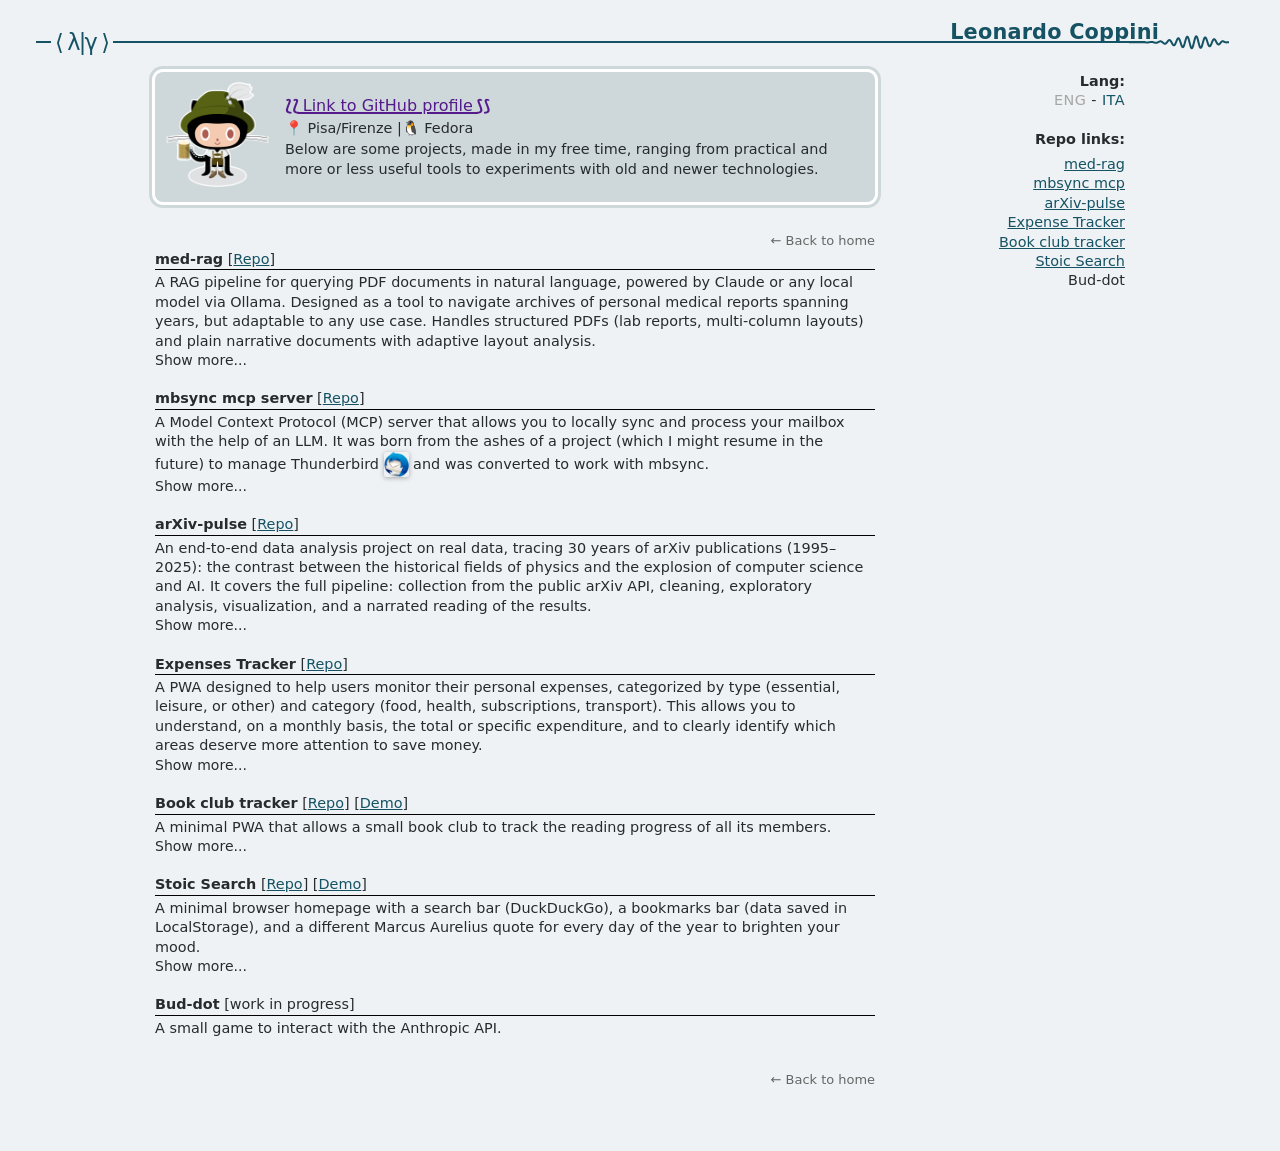
==== commit 1b5b2645: "two pixels patch" ====
--- a/portfolio/index.html
+++ b/portfolio/index.html
@@ -56,7 +56,7 @@
                     <path d="M 0.0,14.006 L 0.05,14.006 L 0.1,14.006 L 0.15,14.006 L 0.2,14.006 L 0.25,14.006 L 0.3,14.006 L 0.35,14.006 L 0.4,14.006 L 0.45,14.006 L 0.5,14.006 L 0.55,14.006 L 0.6,14.006 L 0.65,14.006 L 0.7,14.006 L 0.75,14.005 L 0.8,14.005 L 0.85,14.005 L 0.9,14.005 L 0.95,14.005 L 1.0,14.005 L 1.05,14.005 L 1.1,14.004 L 1.15,14.004 L 1.2,14.004 L 1.25,14.004 L 1.3,14.004 L 1.35,14.004 L 1.4,14.003 L 1.45,14.003 L 1.5,14.003 L 1.55,14.003 L 1.6,14.002 L 1.65,14.002 L 1.7,14.002 L 1.75,14.002 L 1.8,14.001 L 1.85,14.001 L 1.9,14.001 L 1.95,14.0 L 2.0,14.0 L 2.05,14.0 L 2.1,13.999 L 2.15,13.999 L 2.2,13.999 L 2.25,13.998 L 2.3,13.998 L 2.35,13.998 L 2.4,13.997 L 2.45,13.997 L 2.5,13.997 L 2.55,13.996 L 2.6,13.996 L 2.65,13.995 L 2.7,13.995 L 2.75,13.995 L 2.8,13.994 L 2.85,13.994 L 2.9,13.993 L 2.95,13.993 L 3.0,13.993 L 3.05,13.992 L 3.1,13.992 L 3.15,13.992 L 3.2,13.991 L 3.25,13.991 L 3.3,13.991 L 3.35,13.99 L 3.4,13.99 L 3.45,13.99 L 3.5,13.989 L 3.55,13.989 L 3.6,13.989 L 3.65,13.988 L 3.7,13.988 L 3.75,13.988 L 3.8,13.987 L 3.85,13.987 L 3.9,13.987 L 3.95,13.987 L 4.0,13.986 L 4.05,13.986 L 4.1,13.986 L 4.15,13.986 L 4.2,13.986 L 4.25,13.986 L 4.3,13.985 L 4.35,13.985 L 4.4,13.985 L 4.45,13.985 L 4.5,13.985 L 4.55,13.985 L 4.6,13.985 L 4.65,13.985 L 4.7,13.985 L 4.75,13.985 L 4.8,13.985 L 4.85,13.985 L 4.9,13.985 L 4.95,13.985 L 5.0,13.985 L 5.05,13.986 L 5.1,13.986 L 5.15,13.986 L 5.2,13.986 L 5.25,13.986 L 5.3,13.987 L 5.35,13.987 L 5.4,13.987 L 5.45,13.988 L 5.5,13.988 L 5.55,13.988 L 5.6,13.989 L 5.65,13.989 L 5.7,13.99 L 5.75,13.99 L 5.8,13.991 L 5.85,13.991 L 5.9,13.992 L 5.95,13.992 L 6.0,13.993 L 6.05,13.994 L 6.1,13.994 L 6.15,13.995 L 6.2,13.996 L 6.25,13.996 L 6.3,13.997 L 6.35,13.998 L 6.4,13.998 L 6.45,13.999 L 6.5,14.0 L 6.55,14.001 L 6.6,14.002 L 6.65,14.002 L 6.7,14.003 L 6.75,14.004 L 6.8,14.005 L 6.85,14.006 L 6.9,14.007 L 6.95,14.008 L 7.0,14.008 L 7.05,14.009 L 7.1,14.01 L 7.15,14.011 L 7.2,14.012 L 7.25,14.013 L 7.3,14.014 L 7.35,14.015 L 7.4,14.016 L 7.45,14.017 L 7.5,14.017 L 7.55,14.018 L 7.6,14.019 L 7.65,14.02 L 7.7,14.021 L 7.75,14.022 L 7.8,14.023 L 7.85,14.023 L 7.9,14.024 L 7.95,14.025 L 8.0,14.026 L 8.05,14.027 L 8.1,14.027 L 8.15,14.028 L 8.2,14.029 L 8.25,14.029 L 8.3,14.03 L 8.35,14.031 L 8.4,14.031 L 8.45,14.032 L 8.5,14.032 L 8.55,14.033 L 8.6,14.033 L 8.65,14.034 L 8.7,14.034 L 8.75,14.034 L 8.8,14.035 L 8.85,14.035 L 8.9,14.035 L 8.95,14.035 L 9.0,14.035 L 9.05,14.035 L 9.1,14.035 L 9.15,14.035 L 9.2,14.035 L 9.25,14.035 L 9.3,14.035 L 9.35,14.035 L 9.4,14.035 L 9.45,14.034 L 9.5,14.034 L 9.55,14.034 L 9.6,14.033 L 9.65,14.033 L 9.7,14.032 L 9.75,14.031 L 9.8,14.031 L 9.85,14.03 L 9.9,14.029 L 9.95,14.029 L 10.0,14.028 L 10.05,14.027 L 10.1,14.026 L 10.15,14.025 L 10.2,14.024 L 10.25,14.022 L 10.3,14.021 L 10.35,14.02 L 10.4,14.019 L 10.45,14.017 L 10.5,14.016 L 10.55,14.015 L 10.6,14.013 L 10.65,14.012 L 10.7,14.01 L 10.75,14.009 L 10.8,14.007 L 10.85,14.005 L 10.9,14.004 L 10.95,14.002 L 11.0,14.0 L 11.05,13.998 L 11.1,13.996 L 11.15,13.994 L 11.2,13.993 L 11.25,13.991 L 11.3,13.989 L 11.35,13.987 L 11.4,13.985 L 11.45,13.983 L 11.5,13.981 L 11.55,13.979 L 11.6,13.977 L 11.65,13.975 L 11.7,13.973 L 11.75,13.971 L 11.8,13.969 L 11.85,13.967 L 11.9,13.965 L 11.95,13.963 L 12.0,13.961 L 12.05,13.959 L 12.1,13.957 L 12.15,13.955 L 12.2,13.953 L 12.25,13.951 L 12.3,13.949 L 12.35,13.947 L 12.4,13.946 L 12.45,13.944 L 12.5,13.942 L 12.55,13.941 L 12.6,13.939 L 12.65,13.938 L 12.7,13.936 L 12.75,13.935 L 12.8,13.933 L 12.85,13.932 L 12.9,13.931 L 12.95,13.93 L 13.0,13.929 L 13.05,13.928 L 13.1,13.927 L 13.15,13.926 L 13.2,13.925 L 13.25,13.924 L 13.3,13.924 L 13.35,13.923 L 13.4,13.923 L 13.45,13.922 L 13.5,13.922 L 13.55,13.922 L 13.6,13.922 L 13.65,13.922 L 13.7,13.922 L 13.75,13.923 L 13.8,13.923 L 13.85,13.923 L 13.9,13.924 L 13.95,13.925 L 14.0,13.926 L 14.05,13.927 L 14.1,13.928 L 14.15,13.929 L 14.2,13.93 L 14.25,13.931 L 14.3,13.933 L 14.35,13.935 L 14.4,13.936 L 14.45,13.938 L 14.5,13.94 L 14.55,13.942 L 14.6,13.944 L 14.65,13.947 L 14.7,13.949 L 14.75,13.951 L 14.8,13.954 L 14.85,13.957 L 14.9,13.959 L 14.95,13.962 L 15.0,13.965 L 15.05,13.968 L 15.1,13.972 L 15.15,13.975 L 15.2,13.978 L 15.25,13.982 L 15.3,13.985 L 15.35,13.989 L 15.4,13.992 L 15.45,13.996 L 15.5,14.0 L 15.55,14.004 L 15.6,14.008 L 15.65,14.012 L 15.7,14.016 L 15.75,14.02 L 15.8,14.024 L 15.85,14.028 L 15.9,14.032 L 15.95,14.036 L 16.0,14.041 L 16.05,14.045 L 16.1,14.049 L 16.15,14.053 L 16.2,14.058 L 16.25,14.062 L 16.3,14.066 L 16.35,14.07 L 16.4,14.075 L 16.45,14.079 L 16.5,14.083 L 16.55,14.087 L 16.6,14.091 L 16.65,14.095 L 16.7,14.099 L 16.75,14.103 L 16.8,14.107 L 16.85,14.11 L 16.9,14.114 L 16.95,14.117 L 17.0,14.121 L 17.05,14.124 L 17.1,14.127 L 17.15,14.13 L 17.2,14.133 L 17.25,14.136 L 17.3,14.139 L 17.35,14.142 L 17.4,14.144 L 17.45,14.146 L 17.5,14.148 L 17.55,14.15 L 17.6,14.152 L 17.65,14.154 L 17.7,14.155 L 17.75,14.157 L 17.8,14.158 L 17.85,14.159 L 17.9,14.16 L 17.95,14.16 L 18.0,14.16 L 18.05,14.161 L 18.1,14.16 L 18.15,14.16 L 18.2,14.16 L 18.25,14.159 L 18.3,14.158 L 18.35,14.157 L 18.4,14.156 L 18.45,14.154 L 18.5,14.152 L 18.55,14.15 L 18.6,14.148 L 18.65,14.145 L 18.7,14.143 L 18.75,14.14 L 18.8,14.137 L 18.85,14.133 L 18.9,14.13 L 18.95,14.126 L 19.0,14.122 L 19.05,14.118 L 19.1,14.113 L 19.15,14.108 L 19.2,14.104 L 19.25,14.098 L 19.3,14.093 L 19.35,14.088 L 19.4,14.082 L 19.45,14.076 L 19.5,14.07 L 19.55,14.064 L 19.6,14.057 L 19.65,14.051 L 19.7,14.044 L 19.75,14.037 L 19.8,14.03 L 19.85,14.022 L 19.9,14.015 L 19.95,14.008 L 20.0,14.0 L 20.05,13.992 L 20.1,13.984 L 20.15,13.976 L 20.2,13.968 L 20.25,13.96 L 20.3,13.952 L 20.35,13.944 L 20.4,13.936 L 20.45,13.927 L 20.5,13.919 L 20.55,13.911 L 20.6,13.902 L 20.65,13.894 L 20.7,13.886 L 20.75,13.877 L 20.8,13.869 L 20.85,13.861 L 20.9,13.853 L 20.95,13.845 L 21.0,13.837 L 21.05,13.829 L 21.1,13.821 L 21.15,13.813 L 21.2,13.805 L 21.25,13.798 L 21.3,13.791 L 21.35,13.784 L 21.4,13.777 L 21.45,13.77 L 21.5,13.763 L 21.55,13.757 L 21.6,13.751 L 21.65,13.745 L 21.7,13.739 L 21.75,13.734 L 21.8,13.729 L 21.85,13.724 L 21.9,13.72 L 21.95,13.715 L 22.0,13.711 L 22.05,13.708 L 22.1,13.704 L 22.15,13.701 L 22.2,13.699 L 22.25,13.696 L 22.3,13.694 L 22.35,13.693 L 22.4,13.692 L 22.45,13.691 L 22.5,13.69 L 22.55,13.69 L 22.6,13.691 L 22.65,13.691 L 22.7,13.693 L 22.75,13.694 L 22.8,13.696 L 22.85,13.699 L 22.9,13.701 L 22.95,13.705 L 23.0,13.708 L 23.05,13.712 L 23.1,13.717 L 23.15,13.722 L 23.2,13.727 L 23.25,13.733 L 23.3,13.739 L 23.35,13.746 L 23.4,13.753 L 23.45,13.76 L 23.5,13.768 L 23.55,13.777 L 23.6,13.785 L 23.65,13.794 L 23.7,13.804 L 23.75,13.814 L 23.8,13.824 L 23.85,13.834 L 23.9,13.845 L 23.95,13.856 L 24.0,13.868 L 24.05,13.88 L 24.1,13.892 L 24.15,13.905 L 24.2,13.918 L 24.25,13.931 L 24.3,13.944 L 24.35,13.958 L 24.4,13.972 L 24.45,13.986 L 24.5,14.0 L 24.55,14.014 L 24.6,14.029 L 24.65,14.044 L 24.7,14.059 L 24.75,14.074 L 24.8,14.089 L 24.85,14.104 L 24.9,14.12 L 24.95,14.135 L 25.0,14.151 L 25.05,14.166 L 25.1,14.181 L 25.15,14.197 L 25.2,14.212 L 25.25,14.227 L 25.3,14.243 L 25.35,14.258 L 25.4,14.273 L 25.45,14.287 L 25.5,14.302 L 25.55,14.316 L 25.6,14.331 L 25.65,14.344 L 25.7,14.358 L 25.75,14.372 L 25.8,14.385 L 25.85,14.397 L 25.9,14.41 L 25.95,14.422 L 26.0,14.434 L 26.05,14.445 L 26.1,14.456 L 26.15,14.466 L 26.2,14.476 L 26.25,14.486 L 26.3,14.495 L 26.35,14.503 L 26.4,14.511 L 26.45,14.519 L 26.5,14.525 L 26.55,14.532 L 26.6,14.537 L 26.65,14.542 L 26.7,14.547 L 26.75,14.551 L 26.8,14.554 L 26.85,14.556 L 26.9,14.558 L 26.95,14.559 L 27.0,14.559 L 27.05,14.559 L 27.1,14.558 L 27.15,14.556 L 27.2,14.554 L 27.25,14.55 L 27.3,14.546 L 27.35,14.542 L 27.4,14.536 L 27.45,14.53 L 27.5,14.523 L 27.55,14.515 L 27.6,14.507 L 27.65,14.498 L 27.7,14.488 L 27.75,14.477 L 27.8,14.466 L 27.85,14.453 L 27.9,14.441 L 27.95,14.427 L 28.0,14.413 L 28.05,14.398 L 28.1,14.382 L 28.15,14.365 L 28.2,14.348 L 28.25,14.331 L 28.3,14.312 L 28.35,14.293 L 28.4,14.274 L 28.45,14.254 L 28.5,14.233 L 28.55,14.212 L 28.6,14.19 L 28.65,14.168 L 28.7,14.145 L 28.75,14.122 L 28.8,14.098 L 28.85,14.074 L 28.9,14.05 L 28.95,14.025 L 29.0,14.0 L 29.05,13.975 L 29.1,13.949 L 29.15,13.923 L 29.2,13.897 L 29.25,13.871 L 29.3,13.844 L 29.35,13.818 L 29.4,13.791 L 29.45,13.764 L 29.5,13.738 L 29.55,13.711 L 29.6,13.685 L 29.65,13.658 L 29.7,13.632 L 29.75,13.605 L 29.8,13.579 L 29.85,13.554 L 29.9,13.528 L 29.95,13.503 L 30.0,13.478 L 30.05,13.454 L 30.1,13.429 L 30.15,13.406 L 30.2,13.383 L 30.25,13.36 L 30.3,13.338 L 30.35,13.316 L 30.4,13.296 L 30.45,13.275 L 30.5,13.256 L 30.55,13.237 L 30.6,13.219 L 30.65,13.202 L 30.7,13.185 L 30.75,13.169 L 30.8,13.155 L 30.85,13.141 L 30.9,13.128 L 30.95,13.116 L 31.0,13.105 L 31.05,13.095 L 31.1,13.086 L 31.15,13.078 L 31.2,13.071 L 31.25,13.066 L 31.3,13.061 L 31.35,13.058 L 31.4,13.055 L 31.45,13.054 L 31.5,13.054 L 31.55,13.056 L 31.6,13.058 L 31.65,13.062 L 31.7,13.067 L 31.75,13.073 L 31.8,13.08 L 31.85,13.089 L 31.9,13.098 L 31.95,13.11 L 32.0,13.122 L 32.05,13.136 L 32.1,13.15 L 32.15,13.166 L 32.2,13.184 L 32.25,13.202 L 32.3,13.222 L 32.35,13.243 L 32.4,13.265 L 32.45,13.288 L 32.5,13.312 L 32.55,13.338 L 32.6,13.365 L 32.65,13.392 L 32.7,13.421 L 32.75,13.451 L 32.8,13.482 L 32.85,13.513 L 32.9,13.546 L 32.95,13.58 L 33.0,13.614 L 33.05,13.65 L 33.1,13.686 L 33.15,13.723 L 33.2,13.761 L 33.25,13.799 L 33.3,13.838 L 33.35,13.878 L 33.4,13.918 L 33.45,13.959 L 33.5,14.0 L 33.55,14.042 L 33.6,14.084 L 33.65,14.126 L 33.7,14.169 L 33.75,14.212 L 33.8,14.255 L 33.85,14.298 L 33.9,14.341 L 33.95,14.384 L 34.0,14.427 L 34.05,14.47 L 34.1,14.513 L 34.15,14.556 L 34.2,14.599 L 34.25,14.641 L 34.3,14.682 L 34.35,14.724 L 34.4,14.765 L 34.45,14.805 L 34.5,14.845 L 34.55,14.884 L 34.6,14.922 L 34.65,14.959 L 34.7,14.996 L 34.75,15.032 L 34.8,15.067 L 34.85,15.1 L 34.9,15.133 L 34.95,15.165 L 35.0,15.195 L 35.05,15.225 L 35.1,15.253 L 35.15,15.28 L 35.2,15.305 L 35.25,15.329 L 35.3,15.352 L 35.35,15.373 L 35.4,15.393 L 35.45,15.411 L 35.5,15.427 L 35.55,15.442 L 35.6,15.455 L 35.65,15.467 L 35.7,15.476 L 35.75,15.484 L 35.8,15.49 L 35.85,15.495 L 35.9,15.497 L 35.95,15.498 L 36.0,15.497 L 36.05,15.494 L 36.1,15.489 L 36.15,15.482 L 36.2,15.473 L 36.25,15.462 L 36.3,15.45 L 36.35,15.435 L 36.4,15.419 L 36.45,15.4 L 36.5,15.38 L 36.55,15.357 L 36.6,15.333 L 36.65,15.307 L 36.7,15.279 L 36.75,15.249 L 36.8,15.217 L 36.85,15.184 L 36.9,15.148 L 36.95,15.111 L 37.0,15.072 L 37.05,15.032 L 37.1,14.99 L 37.15,14.946 L 37.2,14.9 L 37.25,14.853 L 37.3,14.805 L 37.35,14.755 L 37.4,14.704 L 37.45,14.651 L 37.5,14.597 L 37.55,14.542 L 37.6,14.485 L 37.65,14.428 L 37.7,14.369 L 37.75,14.31 L 37.8,14.25 L 37.85,14.188 L 37.9,14.126 L 37.95,14.063 L 38.0,14.0 L 38.05,13.936 L 38.1,13.872 L 38.15,13.807 L 38.2,13.742 L 38.25,13.676 L 38.3,13.61 L 38.35,13.545 L 38.4,13.479 L 38.45,13.413 L 38.5,13.348 L 38.55,13.283 L 38.6,13.218 L 38.65,13.153 L 38.7,13.089 L 38.75,13.026 L 38.8,12.963 L 38.85,12.901 L 38.9,12.84 L 38.95,12.78 L 39.0,12.721 L 39.05,12.663 L 39.1,12.606 L 39.15,12.55 L 39.2,12.496 L 39.25,12.443 L 39.3,12.392 L 39.35,12.342 L 39.4,12.294 L 39.45,12.247 L 39.5,12.203 L 39.55,12.16 L 39.6,12.119 L 39.65,12.08 L 39.7,12.044 L 39.75,12.009 L 39.8,11.977 L 39.85,11.946 L 39.9,11.919 L 39.95,11.893 L 40.0,11.87 L 40.05,11.85 L 40.1,11.832 L 40.15,11.816 L 40.2,11.803 L 40.25,11.793 L 40.3,11.785 L 40.35,11.78 L 40.4,11.778 L 40.45,11.779 L 40.5,11.782 L 40.55,11.789 L 40.6,11.798 L 40.65,11.809 L 40.7,11.824 L 40.75,11.841 L 40.8,11.862 L 40.85,11.885 L 40.9,11.911 L 40.95,11.94 L 41.0,11.971 L 41.05,12.005 L 41.1,12.042 L 41.15,12.082 L 41.2,12.125 L 41.25,12.17 L 41.3,12.218 L 41.35,12.268 L 41.4,12.321 L 41.45,12.377 L 41.5,12.435 L 41.55,12.495 L 41.6,12.557 L 41.65,12.622 L 41.7,12.69 L 41.75,12.759 L 41.8,12.83 L 41.85,12.904 L 41.9,12.979 L 41.95,13.056 L 42.0,13.135 L 42.05,13.215 L 42.1,13.297 L 42.15,13.381 L 42.2,13.466 L 42.25,13.552 L 42.3,13.64 L 42.35,13.729 L 42.4,13.818 L 42.45,13.909 L 42.5,14.0 L 42.55,14.092 L 42.6,14.184 L 42.65,14.277 L 42.7,14.371 L 42.75,14.464 L 42.8,14.558 L 42.85,14.652 L 42.9,14.745 L 42.95,14.838 L 43.0,14.931 L 43.05,15.024 L 43.1,15.115 L 43.15,15.206 L 43.2,15.297 L 43.25,15.386 L 43.3,15.474 L 43.35,15.561 L 43.4,15.646 L 43.45,15.731 L 43.5,15.813 L 43.55,15.894 L 43.6,15.973 L 43.65,16.051 L 43.7,16.126 L 43.75,16.199 L 43.8,16.27 L 43.85,16.338 L 43.9,16.405 L 43.95,16.468 L 44.0,16.529 L 44.05,16.588 L 44.1,16.643 L 44.15,16.696 L 44.2,16.745 L 44.25,16.792 L 44.3,16.835 L 44.35,16.875 L 44.4,16.912 L 44.45,16.945 L 44.5,16.975 L 44.55,17.002 L 44.6,17.025 L 44.65,17.044 L 44.7,17.06 L 44.75,17.072 L 44.8,17.08 L 44.85,17.085 L 44.9,17.085 L 44.95,17.082 L 45.0,17.075 L 45.05,17.064 L 45.1,17.05 L 45.15,17.031 L 45.2,17.009 L 45.25,16.982 L 45.3,16.952 L 45.35,16.918 L 45.4,16.88 L 45.45,16.838 L 45.5,16.793 L 45.55,16.744 L 45.6,16.691 L 45.65,16.634 L 45.7,16.574 L 45.75,16.51 L 45.8,16.443 L 45.85,16.372 L 45.9,16.297 L 45.95,16.22 L 46.0,16.139 L 46.05,16.055 L 46.1,15.968 L 46.15,15.878 L 46.2,15.785 L 46.25,15.69 L 46.3,15.592 L 46.35,15.491 L 46.4,15.387 L 46.45,15.282 L 46.5,15.174 L 46.55,15.064 L 46.6,14.952 L 46.65,14.838 L 46.7,14.722 L 46.75,14.605 L 46.8,14.486 L 46.85,14.366 L 46.9,14.245 L 46.95,14.123 L 47.0,14.0 L 47.05,13.876 L 47.1,13.752 L 47.15,13.627 L 47.2,13.502 L 47.25,13.377 L 47.3,13.252 L 47.35,13.127 L 47.4,13.003 L 47.45,12.879 L 47.5,12.755 L 47.55,12.633 L 47.6,12.511 L 47.65,12.391 L 47.7,12.272 L 47.75,12.154 L 47.8,12.038 L 47.85,11.924 L 47.9,11.812 L 47.95,11.702 L 48.0,11.594 L 48.05,11.488 L 48.1,11.385 L 48.15,11.285 L 48.2,11.187 L 48.25,11.093 L 48.3,11.001 L 48.35,10.913 L 48.4,10.828 L 48.45,10.746 L 48.5,10.668 L 48.55,10.594 L 48.6,10.524 L 48.65,10.457 L 48.7,10.395 L 48.75,10.336 L 48.8,10.282 L 48.85,10.232 L 48.9,10.187 L 48.95,10.146 L 49.0,10.11 L 49.05,10.078 L 49.1,10.051 L 49.15,10.028 L 49.2,10.011 L 49.25,9.998 L 49.3,9.99 L 49.35,9.987 L 49.4,9.989 L 49.45,9.996 L 49.5,10.008 L 49.55,10.025 L 49.6,10.047 L 49.65,10.074 L 49.7,10.106 L 49.75,10.143 L 49.8,10.185 L 49.85,10.232 L 49.9,10.283 L 49.95,10.34 L 50.0,10.401 L 50.05,10.467 L 50.1,10.538 L 50.15,10.614 L 50.2,10.693 L 50.25,10.778 L 50.3,10.867 L 50.35,10.96 L 50.4,11.057 L 50.45,11.158 L 50.5,11.264 L 50.55,11.373 L 50.6,11.486 L 50.65,11.603 L 50.7,11.723 L 50.75,11.847 L 50.8,11.973 L 50.85,12.103 L 50.9,12.236 L 50.95,12.372 L 51.0,12.51 L 51.05,12.651 L 51.1,12.794 L 51.15,12.939 L 51.2,13.086 L 51.25,13.235 L 51.3,13.385 L 51.35,13.537 L 51.4,13.691 L 51.45,13.845 L 51.5,14.0 L 51.55,14.156 L 51.6,14.312 L 51.65,14.469 L 51.7,14.626 L 51.75,14.782 L 51.8,14.939 L 51.85,15.094 L 51.9,15.25 L 51.95,15.404 L 52.0,15.557 L 52.05,15.709 L 52.1,15.86 L 52.15,16.009 L 52.2,16.156 L 52.25,16.301 L 52.3,16.443 L 52.35,16.584 L 52.4,16.721 L 52.45,16.856 L 52.5,16.988 L 52.55,17.117 L 52.6,17.243 L 52.65,17.365 L 52.7,17.483 L 52.75,17.598 L 52.8,17.708 L 52.85,17.814 L 52.9,17.917 L 52.95,18.014 L 53.0,18.108 L 53.05,18.196 L 53.1,18.28 L 53.15,18.358 L 53.2,18.432 L 53.25,18.5 L 53.3,18.563 L 53.35,18.621 L 53.4,18.674 L 53.45,18.72 L 53.5,18.761 L 53.55,18.797 L 53.6,18.826 L 53.65,18.85 L 53.7,18.868 L 53.75,18.88 L 53.8,18.886 L 53.85,18.886 L 53.9,18.88 L 53.95,18.868 L 54.0,18.85 L 54.05,18.825 L 54.1,18.795 L 54.15,18.759 L 54.2,18.717 L 54.25,18.669 L 54.3,18.615 L 54.35,18.555 L 54.4,18.489 L 54.45,18.417 L 54.5,18.34 L 54.55,18.257 L 54.6,18.169 L 54.65,18.075 L 54.7,17.976 L 54.75,17.872 L 54.8,17.762 L 54.85,17.648 L 54.9,17.529 L 54.95,17.404 L 55.0,17.276 L 55.05,17.143 L 55.1,17.005 L 55.15,16.864 L 55.2,16.718 L 55.25,16.569 L 55.3,16.416 L 55.35,16.259 L 55.4,16.1 L 55.45,15.937 L 55.5,15.771 L 55.55,15.603 L 55.6,15.432 L 55.65,15.258 L 55.7,15.083 L 55.75,14.906 L 55.8,14.727 L 55.85,14.547 L 55.9,14.366 L 55.95,14.183 L 56.0,14.0 L 56.05,13.816 L 56.1,13.632 L 56.15,13.448 L 56.2,13.264 L 56.25,13.081 L 56.3,12.898 L 56.35,12.715 L 56.4,12.534 L 56.45,12.354 L 56.5,12.176 L 56.55,12.0 L 56.6,11.825 L 56.65,11.653 L 56.7,11.483 L 56.75,11.316 L 56.8,11.151 L 56.85,10.99 L 56.9,10.832 L 56.95,10.677 L 57.0,10.526 L 57.05,10.379 L 57.1,10.236 L 57.15,10.097 L 57.2,9.963 L 57.25,9.833 L 57.3,9.708 L 57.35,9.588 L 57.4,9.473 L 57.45,9.364 L 57.5,9.26 L 57.55,9.161 L 57.6,9.068 L 57.65,8.981 L 57.7,8.9 L 57.75,8.826 L 57.8,8.757 L 57.85,8.694 L 57.9,8.638 L 57.95,8.589 L 58.0,8.545 L 58.05,8.509 L 58.1,8.479 L 58.15,8.456 L 58.2,8.44 L 58.25,8.43 L 58.3,8.427 L 58.35,8.432 L 58.4,8.443 L 58.45,8.46 L 58.5,8.485 L 58.55,8.517 L 58.6,8.555 L 58.65,8.6 L 58.7,8.652 L 58.75,8.71 L 58.8,8.775 L 58.85,8.847 L 58.9,8.925 L 58.95,9.01 L 59.0,9.1 L 59.05,9.197 L 59.1,9.301 L 59.15,9.41 L 59.2,9.525 L 59.25,9.645 L 59.3,9.771 L 59.35,9.903 L 59.4,10.04 L 59.45,10.182 L 59.5,10.329 L 59.55,10.481 L 59.6,10.637 L 59.65,10.798 L 59.7,10.963 L 59.75,11.132 L 59.8,11.305 L 59.85,11.481 L 59.9,11.661 L 59.95,11.844 L 60.0,12.03 L 60.05,12.219 L 60.1,12.41 L 60.15,12.603 L 60.2,12.799 L 60.25,12.996 L 60.3,13.195 L 60.35,13.395 L 60.4,13.596 L 60.45,13.798 L 60.5,14.0 L 60.55,14.203 L 60.6,14.406 L 60.65,14.608 L 60.7,14.81 L 60.75,15.012 L 60.8,15.212 L 60.85,15.411 L 60.9,15.609 L 60.95,15.805 L 61.0,15.999 L 61.05,16.191 L 61.1,16.381 L 61.15,16.567 L 61.2,16.751 L 61.25,16.932 L 61.3,17.109 L 61.35,17.283 L 61.4,17.453 L 61.45,17.619 L 61.5,17.78 L 61.55,17.938 L 61.6,18.09 L 61.65,18.238 L 61.7,18.38 L 61.75,18.518 L 61.8,18.65 L 61.85,18.776 L 61.9,18.897 L 61.95,19.012 L 62.0,19.12 L 62.05,19.223 L 62.1,19.319 L 62.15,19.409 L 62.2,19.492 L 62.25,19.569 L 62.3,19.639 L 62.35,19.702 L 62.4,19.758 L 62.45,19.807 L 62.5,19.849 L 62.55,19.884 L 62.6,19.911 L 62.65,19.932 L 62.7,19.945 L 62.75,19.951 L 62.8,19.949 L 62.85,19.94 L 62.9,19.924 L 62.95,19.901 L 63.0,19.87 L 63.05,19.833 L 63.1,19.788 L 63.15,19.735 L 63.2,19.676 L 63.25,19.61 L 63.3,19.537 L 63.35,19.457 L 63.4,19.37 L 63.45,19.277 L 63.5,19.177 L 63.55,19.071 L 63.6,18.958 L 63.65,18.84 L 63.7,18.715 L 63.75,18.585 L 63.8,18.448 L 63.85,18.307 L 63.9,18.16 L 63.95,18.008 L 64.0,17.85 L 64.05,17.689 L 64.1,17.522 L 64.15,17.351 L 64.2,17.176 L 64.25,16.997 L 64.3,16.815 L 64.35,16.628 L 64.4,16.439 L 64.45,16.247 L 64.5,16.051 L 64.55,15.853 L 64.6,15.653 L 64.65,15.451 L 64.7,15.247 L 64.75,15.042 L 64.8,14.835 L 64.85,14.627 L 64.9,14.419 L 64.95,14.209 L 65.0,14.0 L 65.05,13.791 L 65.1,13.581 L 65.15,13.373 L 65.2,13.165 L 65.25,12.958 L 65.3,12.753 L 65.35,12.549 L 65.4,12.347 L 65.45,12.147 L 65.5,11.949 L 65.55,11.753 L 65.6,11.561 L 65.65,11.372 L 65.7,11.185 L 65.75,11.003 L 65.8,10.824 L 65.85,10.649 L 65.9,10.478 L 65.95,10.311 L 66.0,10.15 L 66.05,9.992 L 66.1,9.84 L 66.15,9.693 L 66.2,9.552 L 66.25,9.415 L 66.3,9.285 L 66.35,9.16 L 66.4,9.042 L 66.45,8.929 L 66.5,8.823 L 66.55,8.723 L 66.6,8.63 L 66.65,8.543 L 66.7,8.463 L 66.75,8.39 L 66.8,8.324 L 66.85,8.265 L 66.9,8.212 L 66.95,8.167 L 67.0,8.13 L 67.05,8.099 L 67.1,8.076 L 67.15,8.06 L 67.2,8.051 L 67.25,8.049 L 67.3,8.055 L 67.35,8.068 L 67.4,8.089 L 67.45,8.116 L 67.5,8.151 L 67.55,8.193 L 67.6,8.242 L 67.65,8.298 L 67.7,8.361 L 67.75,8.431 L 67.8,8.508 L 67.85,8.591 L 67.9,8.681 L 67.95,8.777 L 68.0,8.88 L 68.05,8.988 L 68.1,9.103 L 68.15,9.224 L 68.2,9.35 L 68.25,9.482 L 68.3,9.62 L 68.35,9.762 L 68.4,9.91 L 68.45,10.062 L 68.5,10.22 L 68.55,10.381 L 68.6,10.547 L 68.65,10.717 L 68.7,10.891 L 68.75,11.068 L 68.8,11.249 L 68.85,11.433 L 68.9,11.619 L 68.95,11.809 L 69.0,12.001 L 69.05,12.195 L 69.1,12.391 L 69.15,12.589 L 69.2,12.788 L 69.25,12.988 L 69.3,13.19 L 69.35,13.392 L 69.4,13.594 L 69.45,13.797 L 69.5,14.0 L 69.55,14.202 L 69.6,14.404 L 69.65,14.605 L 69.7,14.805 L 69.75,15.004 L 69.8,15.201 L 69.85,15.397 L 69.9,15.59 L 69.95,15.781 L 70.0,15.97 L 70.05,16.156 L 70.1,16.339 L 70.15,16.519 L 70.2,16.695 L 70.25,16.868 L 70.3,17.037 L 70.35,17.202 L 70.4,17.363 L 70.45,17.519 L 70.5,17.671 L 70.55,17.818 L 70.6,17.96 L 70.65,18.097 L 70.7,18.229 L 70.75,18.355 L 70.8,18.475 L 70.85,18.59 L 70.9,18.699 L 70.95,18.803 L 71.0,18.9 L 71.05,18.99 L 71.1,19.075 L 71.15,19.153 L 71.2,19.225 L 71.25,19.29 L 71.3,19.348 L 71.35,19.4 L 71.4,19.445 L 71.45,19.483 L 71.5,19.515 L 71.55,19.54 L 71.6,19.557 L 71.65,19.568 L 71.7,19.573 L 71.75,19.57 L 71.8,19.56 L 71.85,19.544 L 71.9,19.521 L 71.95,19.491 L 72.0,19.455 L 72.05,19.411 L 72.1,19.362 L 72.15,19.306 L 72.2,19.243 L 72.25,19.174 L 72.3,19.1 L 72.35,19.019 L 72.4,18.932 L 72.45,18.839 L 72.5,18.74 L 72.55,18.636 L 72.6,18.527 L 72.65,18.412 L 72.7,18.292 L 72.75,18.167 L 72.8,18.037 L 72.85,17.903 L 72.9,17.764 L 72.95,17.621 L 73.0,17.474 L 73.05,17.323 L 73.1,17.168 L 73.15,17.01 L 73.2,16.849 L 73.25,16.684 L 73.3,16.517 L 73.35,16.347 L 73.4,16.175 L 73.45,16.0 L 73.5,15.824 L 73.55,15.646 L 73.6,15.466 L 73.65,15.285 L 73.7,15.102 L 73.75,14.919 L 73.8,14.736 L 73.85,14.552 L 73.9,14.368 L 73.95,14.184 L 74.0,14.0 L 74.05,13.817 L 74.1,13.634 L 74.15,13.453 L 74.2,13.273 L 74.25,13.094 L 74.3,12.917 L 74.35,12.742 L 74.4,12.568 L 74.45,12.397 L 74.5,12.229 L 74.55,12.063 L 74.6,11.9 L 74.65,11.741 L 74.7,11.584 L 74.75,11.431 L 74.8,11.282 L 74.85,11.136 L 74.9,10.995 L 74.95,10.857 L 75.0,10.724 L 75.05,10.596 L 75.1,10.471 L 75.15,10.352 L 75.2,10.238 L 75.25,10.128 L 75.3,10.024 L 75.35,9.925 L 75.4,9.831 L 75.45,9.743 L 75.5,9.66 L 75.55,9.583 L 75.6,9.511 L 75.65,9.445 L 75.7,9.385 L 75.75,9.331 L 75.8,9.283 L 75.85,9.241 L 75.9,9.205 L 75.95,9.175 L 76.0,9.15 L 76.05,9.132 L 76.1,9.12 L 76.15,9.114 L 76.2,9.114 L 76.25,9.12 L 76.3,9.132 L 76.35,9.15 L 76.4,9.174 L 76.45,9.203 L 76.5,9.239 L 76.55,9.28 L 76.6,9.326 L 76.65,9.379 L 76.7,9.437 L 76.75,9.5 L 76.8,9.568 L 76.85,9.642 L 76.9,9.72 L 76.95,9.804 L 77.0,9.892 L 77.05,9.986 L 77.1,10.083 L 77.15,10.186 L 77.2,10.292 L 77.25,10.402 L 77.3,10.517 L 77.35,10.635 L 77.4,10.757 L 77.45,10.883 L 77.5,11.012 L 77.55,11.144 L 77.6,11.279 L 77.65,11.416 L 77.7,11.557 L 77.75,11.699 L 77.8,11.844 L 77.85,11.991 L 77.9,12.14 L 77.95,12.291 L 78.0,12.443 L 78.05,12.596 L 78.1,12.75 L 78.15,12.906 L 78.2,13.061 L 78.25,13.218 L 78.3,13.374 L 78.35,13.531 L 78.4,13.688 L 78.45,13.844 L 78.5,14.0 L 78.55,14.155 L 78.6,14.309 L 78.65,14.463 L 78.7,14.615 L 78.75,14.765 L 78.8,14.914 L 78.85,15.061 L 78.9,15.206 L 78.95,15.349 L 79.0,15.49 L 79.05,15.628 L 79.1,15.764 L 79.15,15.897 L 79.2,16.027 L 79.25,16.153 L 79.3,16.277 L 79.35,16.397 L 79.4,16.514 L 79.45,16.627 L 79.5,16.736 L 79.55,16.842 L 79.6,16.943 L 79.65,17.04 L 79.7,17.133 L 79.75,17.222 L 79.8,17.307 L 79.85,17.386 L 79.9,17.462 L 79.95,17.533 L 80.0,17.599 L 80.05,17.66 L 80.1,17.717 L 80.15,17.768 L 80.2,17.815 L 80.25,17.857 L 80.3,17.894 L 80.35,17.926 L 80.4,17.953 L 80.45,17.975 L 80.5,17.992 L 80.55,18.004 L 80.6,18.011 L 80.65,18.013 L 80.7,18.01 L 80.75,18.002 L 80.8,17.989 L 80.85,17.972 L 80.9,17.949 L 80.95,17.922 L 81.0,17.89 L 81.05,17.854 L 81.1,17.813 L 81.15,17.768 L 81.2,17.718 L 81.25,17.664 L 81.3,17.605 L 81.35,17.543 L 81.4,17.476 L 81.45,17.406 L 81.5,17.332 L 81.55,17.254 L 81.6,17.172 L 81.65,17.087 L 81.7,16.999 L 81.75,16.907 L 81.8,16.813 L 81.85,16.715 L 81.9,16.615 L 81.95,16.512 L 82.0,16.406 L 82.05,16.298 L 82.1,16.188 L 82.15,16.076 L 82.2,15.962 L 82.25,15.846 L 82.3,15.728 L 82.35,15.609 L 82.4,15.489 L 82.45,15.367 L 82.5,15.245 L 82.55,15.121 L 82.6,14.997 L 82.65,14.873 L 82.7,14.748 L 82.75,14.623 L 82.8,14.498 L 82.85,14.373 L 82.9,14.248 L 82.95,14.124 L 83.0,14.0 L 83.05,13.877 L 83.1,13.755 L 83.15,13.634 L 83.2,13.514 L 83.25,13.395 L 83.3,13.278 L 83.35,13.162 L 83.4,13.048 L 83.45,12.936 L 83.5,12.826 L 83.55,12.718 L 83.6,12.613 L 83.65,12.509 L 83.7,12.408 L 83.75,12.31 L 83.8,12.215 L 83.85,12.122 L 83.9,12.032 L 83.95,11.945 L 84.0,11.861 L 84.05,11.78 L 84.1,11.703 L 84.15,11.628 L 84.2,11.557 L 84.25,11.49 L 84.3,11.426 L 84.35,11.366 L 84.4,11.309 L 84.45,11.256 L 84.5,11.207 L 84.55,11.162 L 84.6,11.12 L 84.65,11.082 L 84.7,11.048 L 84.75,11.018 L 84.8,10.991 L 84.85,10.969 L 84.9,10.95 L 84.95,10.936 L 85.0,10.925 L 85.05,10.918 L 85.1,10.915 L 85.15,10.915 L 85.2,10.92 L 85.25,10.928 L 85.3,10.94 L 85.35,10.956 L 85.4,10.975 L 85.45,10.998 L 85.5,11.025 L 85.55,11.055 L 85.6,11.088 L 85.65,11.125 L 85.7,11.165 L 85.75,11.208 L 85.8,11.255 L 85.85,11.304 L 85.9,11.357 L 85.95,11.412 L 86.0,11.471 L 86.05,11.532 L 86.1,11.595 L 86.15,11.662 L 86.2,11.73 L 86.25,11.801 L 86.3,11.874 L 86.35,11.949 L 86.4,12.027 L 86.45,12.106 L 86.5,12.187 L 86.55,12.269 L 86.6,12.354 L 86.65,12.439 L 86.7,12.526 L 86.75,12.614 L 86.8,12.703 L 86.85,12.794 L 86.9,12.885 L 86.95,12.976 L 87.0,13.069 L 87.05,13.162 L 87.1,13.255 L 87.15,13.348 L 87.2,13.442 L 87.25,13.536 L 87.3,13.629 L 87.35,13.723 L 87.4,13.816 L 87.45,13.908 L 87.5,14.0 L 87.55,14.091 L 87.6,14.182 L 87.65,14.271 L 87.7,14.36 L 87.75,14.448 L 87.8,14.534 L 87.85,14.619 L 87.9,14.703 L 87.95,14.785 L 88.0,14.865 L 88.05,14.944 L 88.1,15.021 L 88.15,15.096 L 88.2,15.17 L 88.25,15.241 L 88.3,15.31 L 88.35,15.378 L 88.4,15.443 L 88.45,15.505 L 88.5,15.565 L 88.55,15.623 L 88.6,15.679 L 88.65,15.732 L 88.7,15.782 L 88.75,15.83 L 88.8,15.875 L 88.85,15.918 L 88.9,15.958 L 88.95,15.995 L 89.0,16.029 L 89.05,16.06 L 89.1,16.089 L 89.15,16.115 L 89.2,16.138 L 89.25,16.159 L 89.3,16.176 L 89.35,16.191 L 89.4,16.202 L 89.45,16.211 L 89.5,16.218 L 89.55,16.221 L 89.6,16.222 L 89.65,16.22 L 89.7,16.215 L 89.75,16.207 L 89.8,16.197 L 89.85,16.184 L 89.9,16.168 L 89.95,16.15 L 90.0,16.13 L 90.05,16.107 L 90.1,16.081 L 90.15,16.052 L 90.2,16.021 L 90.25,15.988 L 90.3,15.952 L 90.35,15.914 L 90.4,15.873 L 90.45,15.831 L 90.5,15.786 L 90.55,15.74 L 90.6,15.691 L 90.65,15.641 L 90.7,15.589 L 90.75,15.535 L 90.8,15.48 L 90.85,15.424 L 90.9,15.366 L 90.95,15.308 L 91.0,15.248 L 91.05,15.187 L 91.1,15.125 L 91.15,15.063 L 91.2,15.0 L 91.25,14.937 L 91.3,14.873 L 91.35,14.809 L 91.4,14.745 L 91.45,14.681 L 91.5,14.617 L 91.55,14.552 L 91.6,14.489 L 91.65,14.425 L 91.7,14.362 L 91.75,14.3 L 91.8,14.238 L 91.85,14.177 L 91.9,14.117 L 91.95,14.058 L 92.0,14.0 L 92.05,13.943 L 92.1,13.887 L 92.15,13.832 L 92.2,13.779 L 92.25,13.727 L 92.3,13.677 L 92.35,13.628 L 92.4,13.58 L 92.45,13.535 L 92.5,13.49 L 92.55,13.448 L 92.6,13.407 L 92.65,13.368 L 92.7,13.331 L 92.75,13.296 L 92.8,13.263 L 92.85,13.231 L 92.9,13.202 L 92.95,13.174 L 93.0,13.149 L 93.05,13.125 L 93.1,13.103 L 93.15,13.083 L 93.2,13.065 L 93.25,13.049 L 93.3,13.035 L 93.35,13.023 L 93.4,13.012 L 93.45,13.004 L 93.5,12.997 L 93.55,12.992 L 93.6,12.989 L 93.65,12.987 L 93.7,12.987 L 93.75,12.989 L 93.8,12.992 L 93.85,12.997 L 93.9,13.003 L 93.95,13.011 L 94.0,13.02 L 94.05,13.031 L 94.1,13.042 L 94.15,13.055 L 94.2,13.069 L 94.25,13.085 L 94.3,13.101 L 94.35,13.118 L 94.4,13.136 L 94.45,13.155 L 94.5,13.175 L 94.55,13.195 L 94.6,13.216 L 94.65,13.238 L 94.7,13.26 L 94.75,13.283 L 94.8,13.306 L 94.85,13.33 L 94.9,13.354 L 94.95,13.378 L 95.0,13.402 L 95.05,13.427 L 95.1,13.451 L 95.15,13.476 L 95.2,13.5 L 95.25,13.525 L 95.3,13.549 L 95.35,13.573 L 95.4,13.597 L 95.45,13.62 L 95.5,13.644 L 95.55,13.667 L 95.6,13.689 L 95.65,13.711 L 95.7,13.733 L 95.75,13.754 L 95.8,13.775 L 95.85,13.795 L 95.9,13.815 L 95.95,13.834 L 96.0,13.852 L 96.05,13.87 L 96.1,13.887 L 96.15,13.904 L 96.2,13.92 L 96.25,13.935 L 96.3,13.949 L 96.35,13.963 L 96.4,13.976 L 96.45,13.988 L 96.5,14.0 L 96.55,14.011 L 96.6,14.021 L 96.65,14.031 L 96.7,14.04 L 96.75,14.048 L 96.8,14.056 L 96.85,14.062 L 96.9,14.069 L 96.95,14.074 L 97.0,14.079 L 97.05,14.084 L 97.1,14.088 L 97.15,14.091 L 97.2,14.094 L 97.25,14.096 L 97.3,14.098 L 97.35,14.099 L 97.4,14.1 L 97.45,14.101 L 97.5,14.101 L 97.55,14.1 L 97.6,14.1 L 97.65,14.099 L 97.7,14.097 L 97.75,14.096 L 97.8,14.094 L 97.85,14.092 L 97.9,14.089 L 97.95,14.087 L 98.0,14.084 L 98.05,14.081 L 98.1,14.078 L 98.15,14.075 L 98.2,14.072 L 98.25,14.068 L 98.3,14.065 L 98.35,14.062 L 98.4,14.058 L 98.45,14.055 L 98.5,14.052 L 98.55,14.048 L 98.6,14.045 L 98.65,14.042 L 98.7,14.039 L 98.75,14.036 L 98.8,14.033 L 98.85,14.03 L 98.9,14.027 L 98.95,14.024 L 99.0,14.022 L 99.05,14.02 L 99.1,14.017 L 99.15,14.015 L 99.2,14.013 L 99.25,14.011 L 99.3,14.01 L 99.35,14.008 L 99.4,14.007 L 99.45,14.006 L 99.5,14.005 L 99.55,14.004 L 99.6,14.003 L 99.65,14.002 L 99.7,14.001 L 99.75,14.001 L 99.8,14.001 L 99.85,14.0 L 99.9,14.0 L 99.95,14.0 L 100.0,14.0" />
                 </svg>
             </span>
-        <a href="../index.html" class="navbar-brand" style="font-weight: bold; margin-bottom: -3px; padding-bottom: 0;">Leonardo Coppini</a>
+        <a href="../index.html" class="navbar-brand" style="font-weight: bold; margin-bottom: -4px; padding-bottom: 0;">Leonardo Coppini</a>
     </header>
 
     <div class="container" style="font-size:0.9rem">
--- a/css/ciessesse.css
+++ b/css/ciessesse.css
@@ -82,10 +82,10 @@
     font-size: 1.4rem;
     color: #155263;
     background: #eef2f4;
-    padding: 0 5px;
+    padding: 0 4px;
     z-index: 100;
-    letter-spacing: -0.09em;
-    padding-right: 6px;
+    letter-spacing: -0.08em;
+    padding-right: 5px;
 }
 
 .wave-packet-slot {
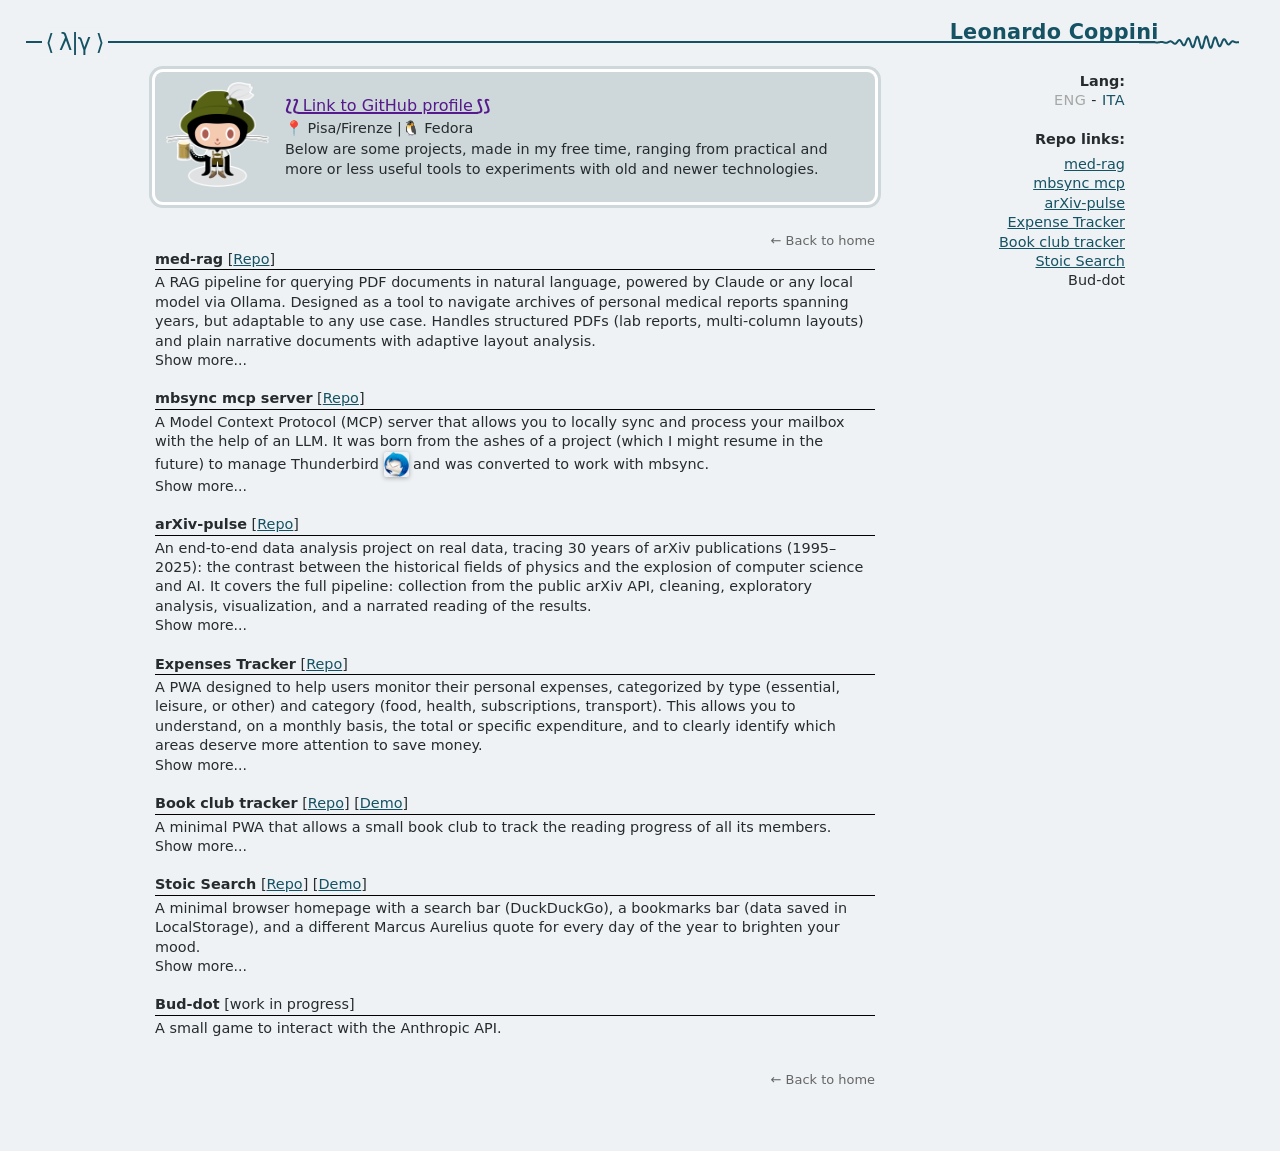
==== commit 55f3a82c: "small style changes" ====
--- a/portfolio/index.html
+++ b/portfolio/index.html
@@ -47,7 +47,7 @@
     </style>
     <title>Portfolio</title>
 </head>
-<body style="margin-left: 10px; margin-right: 10px; margin-bottom: 50px;">
+<body>
     <header class="navbar navbar-static-top bs-docs-nav site-header" id="top">
         <div class="header-flat-line" aria-hidden="true"></div>
         <span class="psi-mark">&#10216; &#955;|&#947; &#10217;</span>
--- a/css/ciessesse.css
+++ b/css/ciessesse.css
@@ -84,7 +84,7 @@
     background: #eef2f4;
     padding: 0 4px;
     z-index: 100;
-    letter-spacing: -0.08em;
+    letter-spacing: -0.05em;
     padding-right: 5px;
 }
 
@@ -153,7 +153,7 @@
 }
 .site-header .navbar-brand {
     position: absolute;
-    right: calc(2.5% + 70px);
+    right: calc(2.5% + 80px);
     bottom: 0;
 }
 @media (max-width: 600px) {
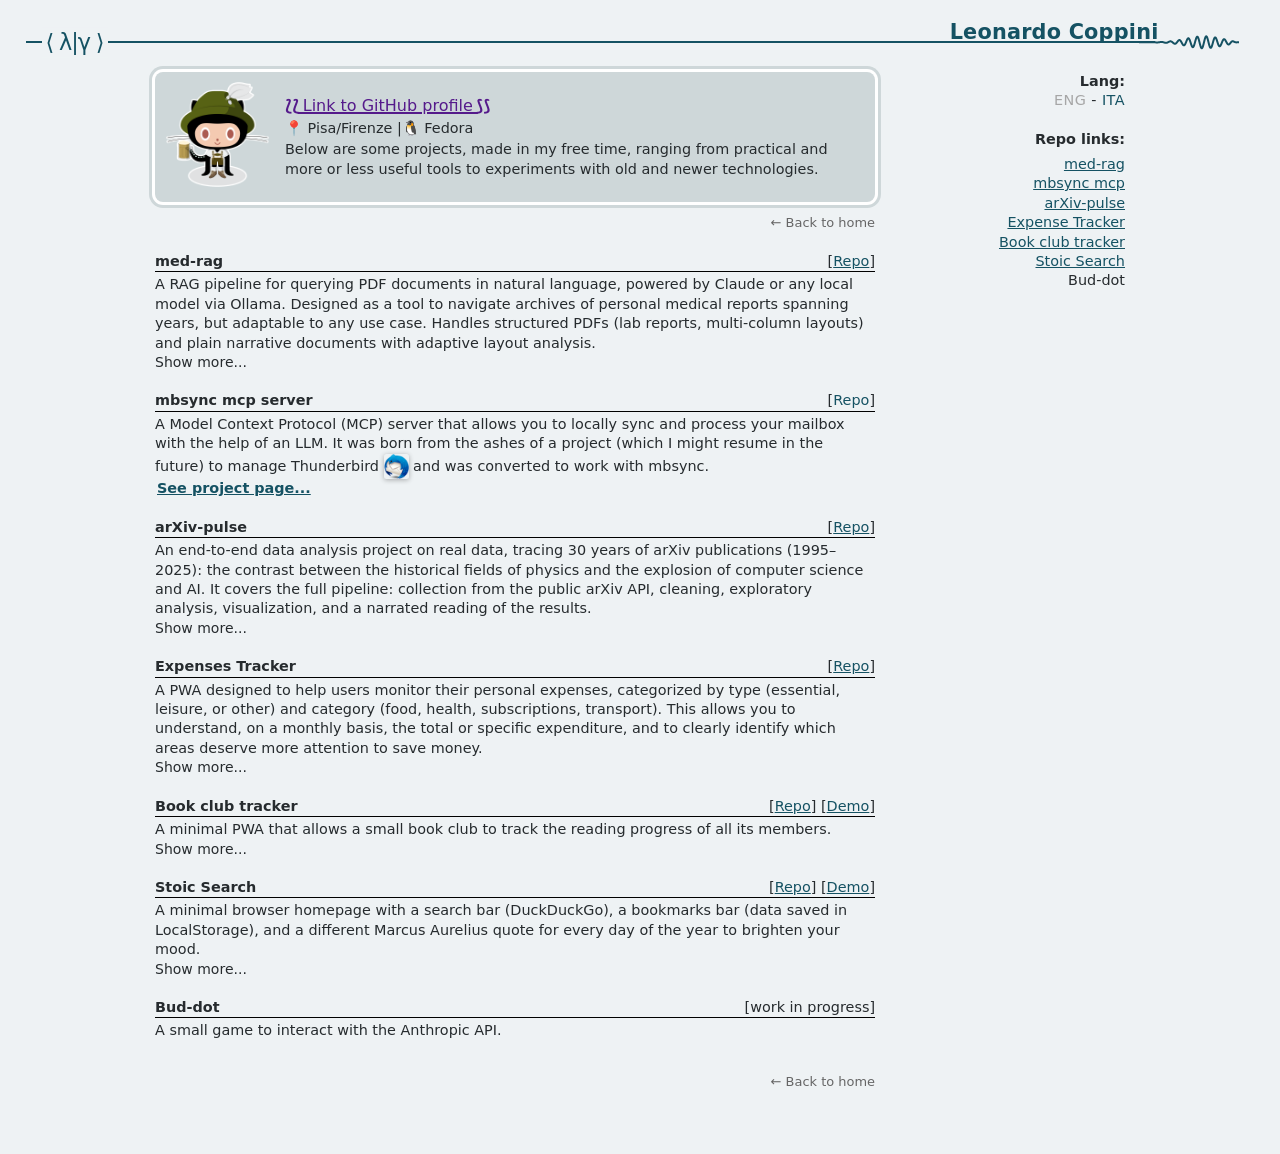
==== commit 1349a745: "mbsyncmcp link in portfolio" ====
--- a/portfolio/index.html
+++ b/portfolio/index.html
@@ -43,6 +43,16 @@
             color: #551A8B;
             text-decoration: underline;
             text-decoration-thickness: 2px !important;
+        }
+
+        .proj-title {
+            display: grid;
+            grid-template-columns: 70% 30%;
+            align-items: baseline;
+        }
+
+        .proj-title-links {
+            text-align: right;
         }
     </style>
     <title>Portfolio</title>
@@ -62,7 +72,7 @@
     <div class="container" style="font-size:0.9rem">
         <div class="row">
             <main class="col-12 col-md-9" style="padding-top:30px">
-                <div style="background: #ced7d9; margin-bottom:30px; border-radius: 8px; padding: 10px; display: flex; gap: 15px; align-items: center; box-shadow: 0 0 0 3px white, 0 0 0 6px #ced7d9;">
+                <div style="background: #ced7d9; border-radius: 8px; padding: 10px; display: flex; gap: 15px; align-items: center; box-shadow: 0 0 0 3px white, 0 0 0 6px #ced7d9;">
                     <div>
                         <img src="../assets/oktobercat.png" style="width: 105px;">
                     </div>
@@ -76,15 +86,13 @@
                         Below are some projects, made in my free time, ranging from practical and more or less useful tools to experiments with old and newer technologies.
                     </div>
                 </div>
-                <p style="font-size: 0.9em; text-align:right; margin:0;"><a style="color: #666; text-decoration: none; margin-bottom:5px;" href="../index.html">&larr; Back to home</a></p>
-                <!--
-                <h4 style="margin-bottom:0px;">Progetti</h4>
-                Di seguito stanno alcuni progetti fatti nel tempo libero:<br><br>
-                -->
-
-
-
-                <b>med-rag</b> [<a href="https://github.com/leonardocppn/med-rag">Repo</a>]<br>
+                <p style="font-size: 0.9em; text-align:right; margin-bottom:20px; margin-top:12px;"><a style="color: #666; text-decoration: none; margin-bottom:5px;" href="../index.html">&larr; Back to home</a></p>
+
+
+                <div class="proj-title">
+                    <span><b>med-rag</b></span>
+                    <span class="proj-title-links">[<a href="https://github.com/leonardocppn/med-rag">Repo</a>]</span>
+                </div>
                 <hr style="border: 0; border-top: 1px solid #000;margin-top: 0px;margin-bottom: 3px;">
                 A RAG pipeline for querying PDF documents in natural language, powered by Claude or any local model via Ollama. Designed as a tool to navigate archives of personal medical reports spanning years, but adaptable to any use case. Handles structured PDFs (lab reports, multi-column layouts) and plain narrative documents with adaptive layout analysis.<br>
                 <div class="med" style="font-size:14px">Show more...</div>
@@ -105,28 +113,18 @@
                     </div>
                 </div>
                 <br>
-                <b>mbsync mcp server</b> [<a href="https://github.com/leonardocppn/mbsync-mcp">Repo</a>]<br>
+                <div class="proj-title">
+                    <span><b>mbsync mcp server</b></span>
+                    <span class="proj-title-links">[<a style="text-decoration:none;" href="https://github.com/leonardocppn/mbsync-mcp">Repo</a>]</span>
+                </div>
                 <hr style="border: 0; border-top: 1px solid #000;margin-top: 0px;margin-bottom: 3px;">
                 A Model Context Protocol (MCP) server that allows you to locally sync and process your mailbox with the help of an LLM. It was born from the ashes of a project (which I might resume in the future) to manage Thunderbird <img src="imgs/tndrb.ico" style="width: 25px; border-radius:10%; box-shadow: 0 1px 5px rgba(0, 0, 0, 0.3); vertical-align: middle;"> and was converted to work with mbsync.<br>
-                <div class="mbsync" style="font-size:14px">Show more...</div>
-                <div class="mcp" style="align-items: center;display: none;gap:20px">
-                    <div style="box-sizing: border-box; text-align: center;">
-                        <img src="imgs/mcp.png" style="width: 100%; max-width: 680px; box-shadow: 0 1px 5px rgba(0, 0, 0, 0.3);">
-                    </div>
-                    <div style="box-sizing: border-box;text-align:left;">
-                        Main features include:
-                        <ul style="margin: 5px;">
-                            <li>Read emails from Maildir folders synced with mbsync.</li>
-                            <li>Search by sender, subject, or content.</li>
-                            <li>Filters by date range and read/unread status.</li>
-                            <li>IMAP operations: move, delete, archive emails.</li>
-                            <li>Batch cleanup: delete/archive multiple emails in a single command.</li>
-                            <li>Daily briefing: inbox summary with top senders.</li>
-                        </ul>
-                    </div>
-                </div>
-                <br>
-                <b>arXiv-pulse</b> [<a href="https://github.com/leonardocppn/arxiv-pulse">Repo</a>]<br>
+                <b><a style="margin: 0 2px;" href="../projects/mbsyncmcp.html">See project page...</a></b><br>
+                <br>
+                <div class="proj-title">
+                    <span><b>arXiv-pulse</b></span>
+                    <span class="proj-title-links">[<a href="https://github.com/leonardocppn/arxiv-pulse">Repo</a>]</span>
+                </div>
                 <hr style="border: 0; border-top: 1px solid #000;margin-top: 0px;margin-bottom: 3px;">
                 An end-to-end data analysis project on real data, tracing 30 years of arXiv publications (1995–2025): the contrast between the historical fields of physics and the explosion of computer science and AI. It covers the full pipeline: collection from the public arXiv API, cleaning, exploratory analysis, visualization, and a narrated reading of the results.<br>
                 <div class="arxiv" style="font-size:14px">Show more...</div>
@@ -148,7 +146,10 @@
                     </div>
                 </div>
                 <br>
-                <b>Expenses Tracker</b> [<a href="https://github.com/leonardocppn/expenses-tracker-pwa">Repo</a>]<br>
+                <div class="proj-title">
+                    <span><b>Expenses Tracker</b></span>
+                    <span class="proj-title-links">[<a href="https://github.com/leonardocppn/expenses-tracker-pwa">Repo</a>]</span>
+                </div>
                 <hr style="border: 0; border-top: 1px solid #000;margin-top: 0px;margin-bottom: 3px;">
                 A PWA designed to help users monitor their personal expenses, categorized by type (essential, leisure, or other) and category (food, health, subscriptions, transport). This allows you to understand, on a monthly basis, the total or specific expenditure, and to clearly identify which areas deserve more attention to save money.<br>
                 <div class="tracker" style="font-size:14px">Show more...</div>
@@ -166,7 +167,10 @@
                     </div>
                 </div>
                 <br>
-                <b>Book club tracker</b> [<a href="https://github.com/leonardocppn/book-club-tracker">Repo</a>] [<a href="https://leonardocppn.github.io/book-club-tracker/">Demo</a>]<br>
+                <div class="proj-title">
+                    <span><b>Book club tracker</b></span>
+                    <span class="proj-title-links">[<a href="https://github.com/leonardocppn/book-club-tracker">Repo</a>] [<a href="https://leonardocppn.github.io/book-club-tracker/">Demo</a>]</span>
+                </div>
                 <hr style="border: 0; border-top: 1px solid #000;margin-top: 0px;margin-bottom: 3px;">
                 A minimal PWA that allows a small book club to track the reading progress of all its members.<br>
                 <div class="book-tracker" style="font-size:14px">Show more...</div>
@@ -183,7 +187,10 @@
                     </div>
                 </div>
                 <br>
-                <b>Stoic Search</b> [<a href="https://github.com/leonardocppn/stoic-search">Repo</a>] [<a href="https://leonardocppn.github.io/stoic-search/">Demo</a>]<br>
+                <div class="proj-title">
+                    <span><b>Stoic Search</b></span>
+                    <span class="proj-title-links">[<a href="https://github.com/leonardocppn/stoic-search">Repo</a>] [<a href="https://leonardocppn.github.io/stoic-search/">Demo</a>]</span>
+                </div>
                 <hr style="border: 0; border-top: 1px solid #000;margin-top: 0px;margin-bottom: 3px;">
                 A minimal browser homepage with a search bar (DuckDuckGo), a bookmarks bar (data saved in LocalStorage), and a different Marcus Aurelius quote for every day of the year to brighten your mood.<br>
                 <div class="marco" style="font-size:14px">Show more...</div>
@@ -196,7 +203,10 @@
                     </div>
                 </div>
                 <br>
-                <b>Bud-dot</b> [work in progress]<br>
+                <div class="proj-title">
+                    <span><b>Bud-dot</b></span>
+                    <span class="proj-title-links">[work in progress]</span>
+                </div>
                 <hr style="border: 0; border-top: 1px solid #000;margin-top: 0px;margin-bottom: 3px;">
                 A small game to interact with the Anthropic API.
                 <br><br>
@@ -241,7 +251,6 @@
 
         setupToggle('.book-tracker', '.book-descr', 'flex');
         setupToggle('.marco', '.aurelio', 'block');
-        setupToggle('.mbsync', '.mcp', 'block');
         setupToggle('.med', '.rag', 'block');
         setupToggle('.tracker', '.spese', 'block');
         setupToggle('.arxiv', '.pulse', 'block');
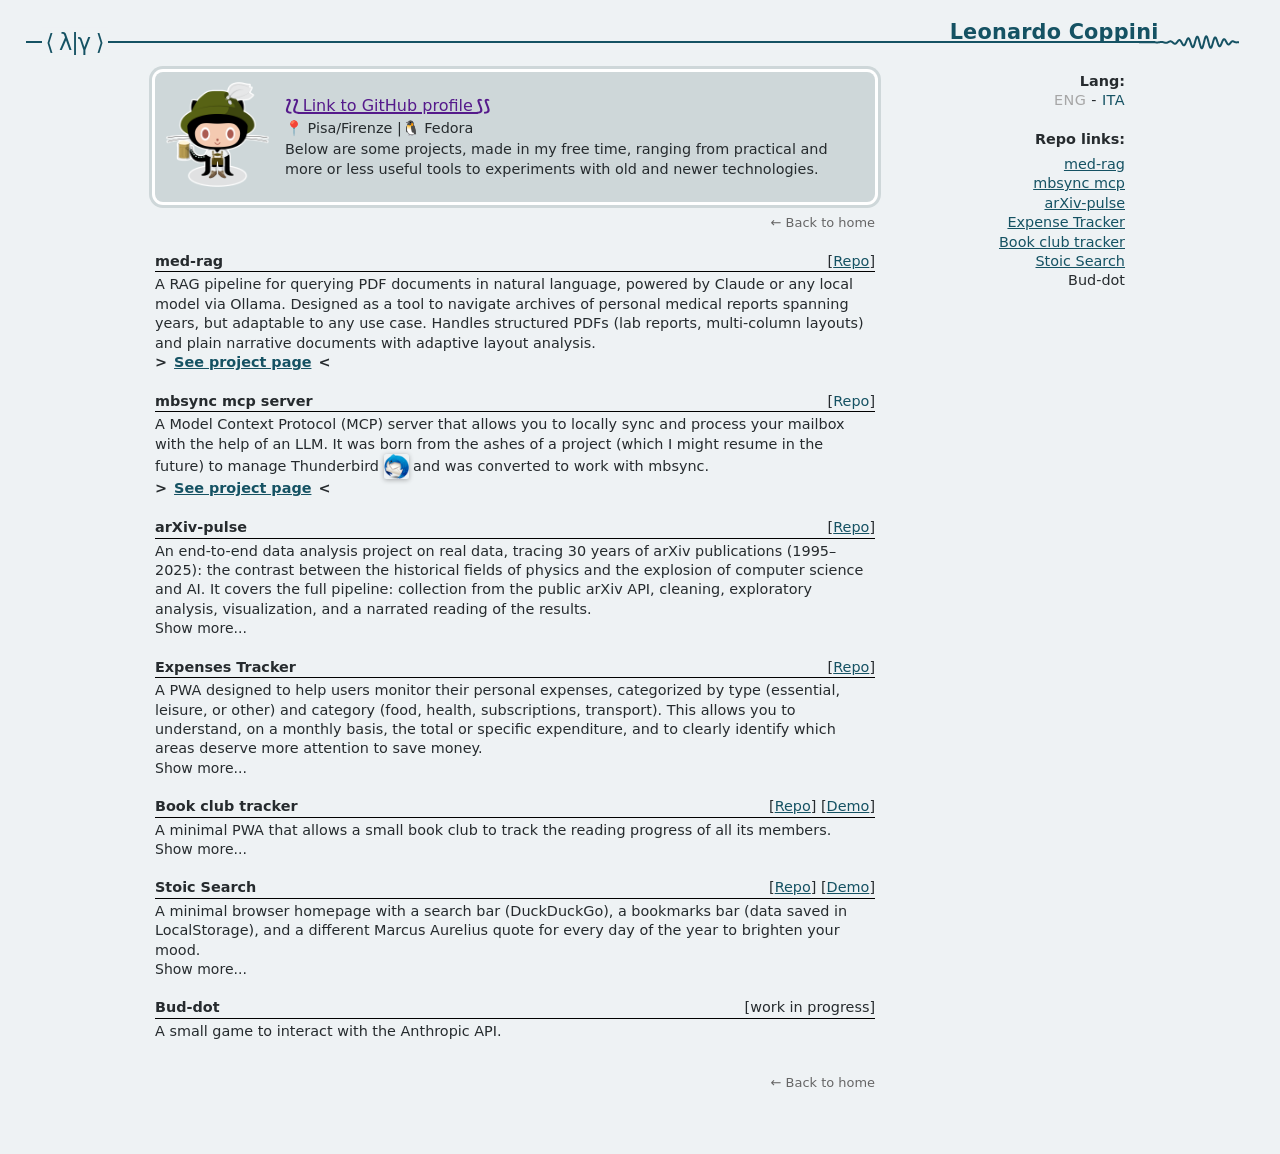
==== commit 2b5c989c: "small addings" ====
--- a/portfolio/index.html
+++ b/portfolio/index.html
@@ -95,23 +95,7 @@
                 </div>
                 <hr style="border: 0; border-top: 1px solid #000;margin-top: 0px;margin-bottom: 3px;">
                 A RAG pipeline for querying PDF documents in natural language, powered by Claude or any local model via Ollama. Designed as a tool to navigate archives of personal medical reports spanning years, but adaptable to any use case. Handles structured PDFs (lab reports, multi-column layouts) and plain narrative documents with adaptive layout analysis.<br>
-                <div class="med" style="font-size:14px">Show more...</div>
-                <div class="rag" style="align-items: center;display: none;gap:20px">
-                    <div style="box-sizing: border-box;text-align:left;">
-                        Main features:
-                        <ul style="margin: 5px;">
-                            <li>Adaptive layout parsing: parameters derived from each document's own metrics with no hardcoded thresholds. Classifies blocks as title, header, footer, or body. Detects multi-column layouts.</li>
-                            <li>Plain-text mode for narrative documents such as clinical notes, discharge letters (or any kind of single-column text document), where layout analysis is unnecessary.</li>
-                            <li>Multilingual embeddings via fastembed (ONNX, no GPU required), stored in ChromaDB.</li>
-                            <li>Optional cross-encoder re-ranking for more precise retrieval.</li>
-                            <li>Multi-document corpus: index multiple PDFs and query them together.</li>
-                            <li>Multi-turn chat and structured document summaries.</li>
-                            <li>Incremental sync: re-indexes only new files, with deduplication by content.</li>
-                            <li>BM25 keyword search for instant lookup (without an LLM).</li>
-                            <li>Dual LLM backend: Claude (Anthropic API) or any local model via Ollama.</li>
-                        </ul>
-                    </div>
-                </div>
+                <b>> <a style="margin: 0 2px;" href="../projects/medrag.html">See project page</a> < </b><br>
                 <br>
                 <div class="proj-title">
                     <span><b>mbsync mcp server</b></span>
@@ -119,7 +103,7 @@
                 </div>
                 <hr style="border: 0; border-top: 1px solid #000;margin-top: 0px;margin-bottom: 3px;">
                 A Model Context Protocol (MCP) server that allows you to locally sync and process your mailbox with the help of an LLM. It was born from the ashes of a project (which I might resume in the future) to manage Thunderbird <img src="imgs/tndrb.ico" style="width: 25px; border-radius:10%; box-shadow: 0 1px 5px rgba(0, 0, 0, 0.3); vertical-align: middle;"> and was converted to work with mbsync.<br>
-                <b><a style="margin: 0 2px;" href="../projects/mbsyncmcp.html">See project page...</a></b><br>
+                <b>> <a style="margin: 0 2px;" href="../projects/mbsyncmcp.html">See project page</a> <</b><br>
                 <br>
                 <div class="proj-title">
                     <span><b>arXiv-pulse</b></span>
@@ -251,7 +235,6 @@
 
         setupToggle('.book-tracker', '.book-descr', 'flex');
         setupToggle('.marco', '.aurelio', 'block');
-        setupToggle('.med', '.rag', 'block');
         setupToggle('.tracker', '.spese', 'block');
         setupToggle('.arxiv', '.pulse', 'block');
     </script>
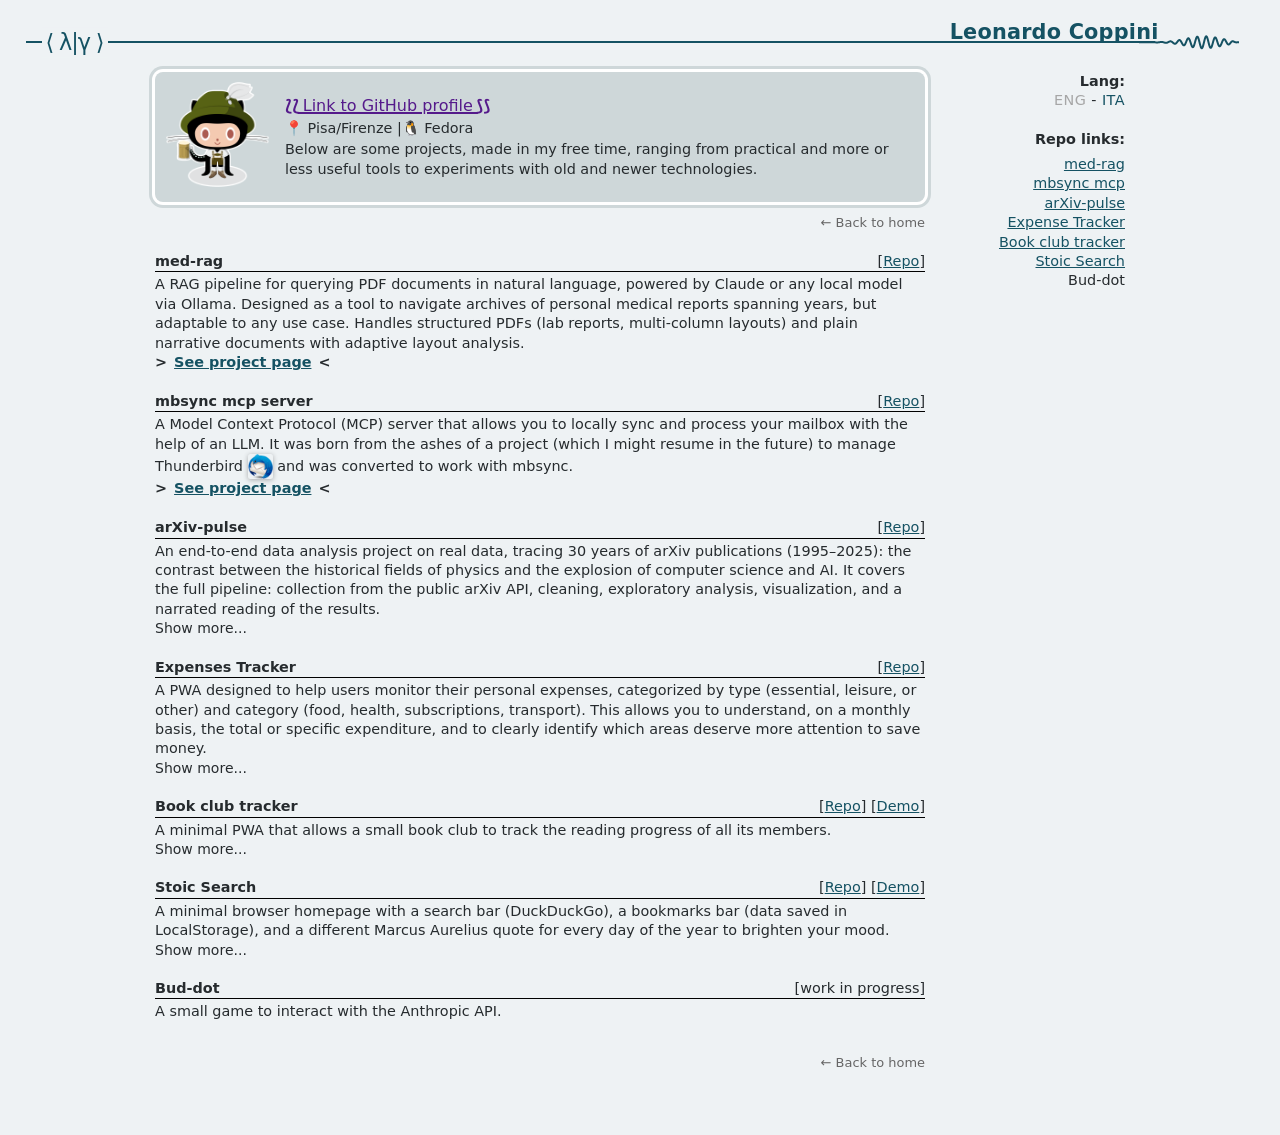
==== commit 9221ecea: "porfolio pages changes" ====
--- a/portfolio/index.html
+++ b/portfolio/index.html
@@ -99,7 +99,7 @@
                 <br>
                 <div class="proj-title">
                     <span><b>mbsync mcp server</b></span>
-                    <span class="proj-title-links">[<a style="text-decoration:none;" href="https://github.com/leonardocppn/mbsync-mcp">Repo</a>]</span>
+                    <span class="proj-title-links">[<a href="https://github.com/leonardocppn/mbsync-mcp">Repo</a>]</span>
                 </div>
                 <hr style="border: 0; border-top: 1px solid #000;margin-top: 0px;margin-bottom: 3px;">
                 A Model Context Protocol (MCP) server that allows you to locally sync and process your mailbox with the help of an LLM. It was born from the ashes of a project (which I might resume in the future) to manage Thunderbird <img src="imgs/tndrb.ico" style="width: 25px; border-radius:10%; box-shadow: 0 1px 5px rgba(0, 0, 0, 0.3); vertical-align: middle;"> and was converted to work with mbsync.<br>
--- a/css/ciessesse.css
+++ b/css/ciessesse.css
@@ -198,12 +198,12 @@
 
 @media (min-width: 768px) {
     .col-md-3 {
-        flex: 0 0 25%;
-        max-width: 25%;
+        flex: 0 0 20%;
+        max-width: 20%;
     }
     .col-md-9 {
-        flex: 0 0 75%;
-        max-width: 75%;
+        flex: 0 0 80%;
+        max-width: 80%;
     }
 }
 
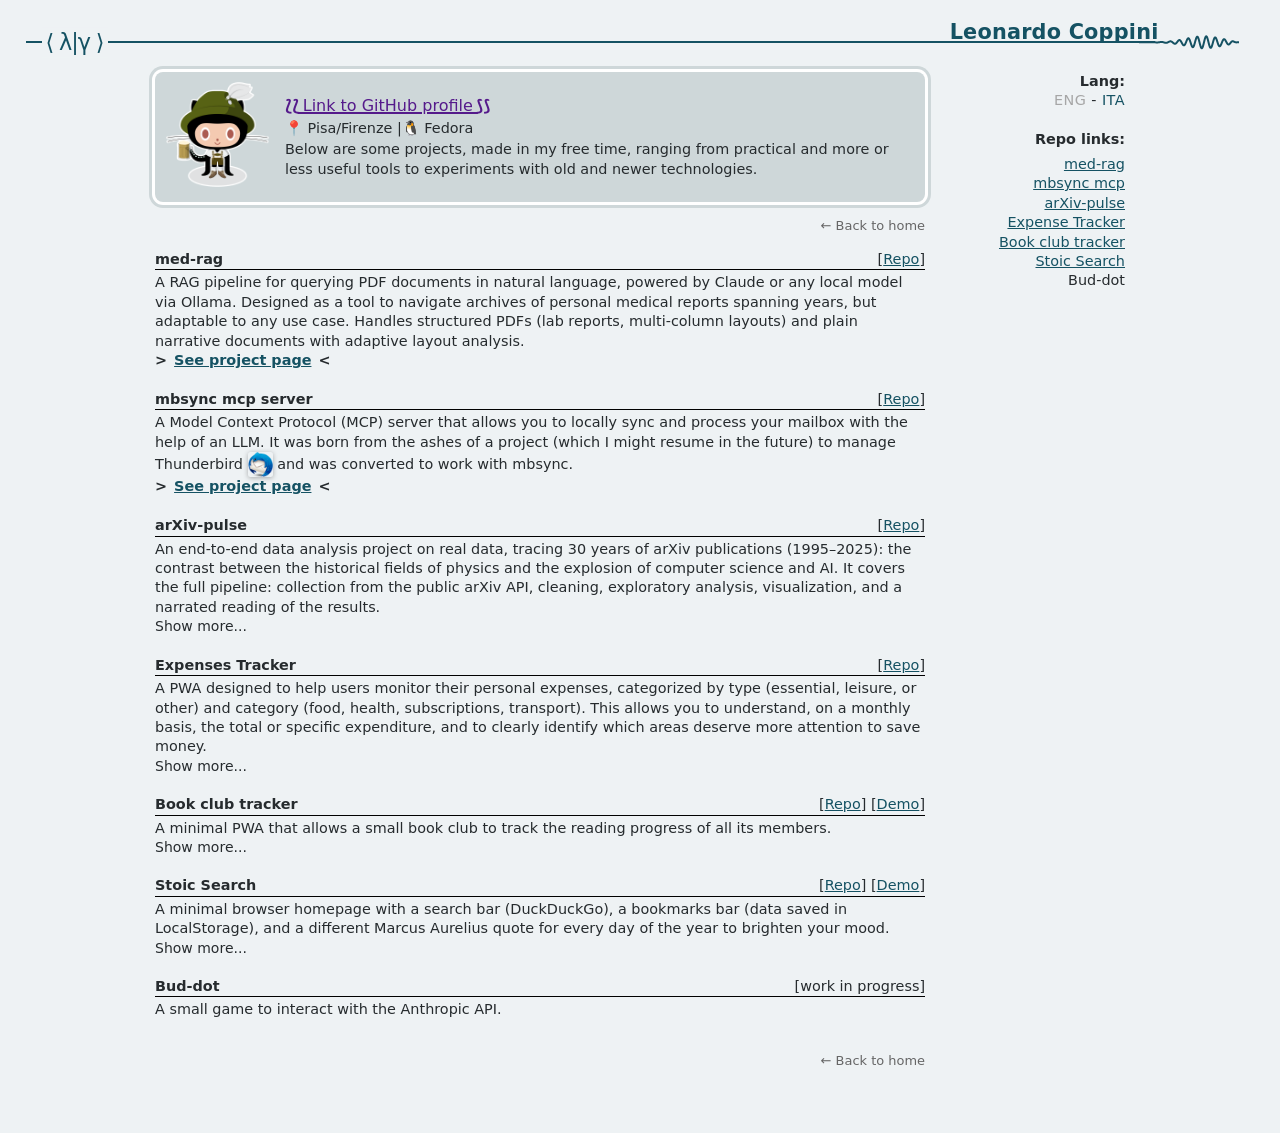
==== commit 5753a390: "2pixels change" ====
--- a/portfolio/index.html
+++ b/portfolio/index.html
@@ -86,7 +86,7 @@
                         Below are some projects, made in my free time, ranging from practical and more or less useful tools to experiments with old and newer technologies.
                     </div>
                 </div>
-                <p style="font-size: 0.9em; text-align:right; margin-bottom:20px; margin-top:12px;"><a style="color: #666; text-decoration: none; margin-bottom:5px;" href="../index.html">&larr; Back to home</a></p>
+                <p style="font-size: 0.9em; text-align:right; margin: 15px 0;"><a style="color: #666; text-decoration: none; margin-bottom:5px;" href="../index.html">&larr; Back to home</a></p>
 
 
                 <div class="proj-title">
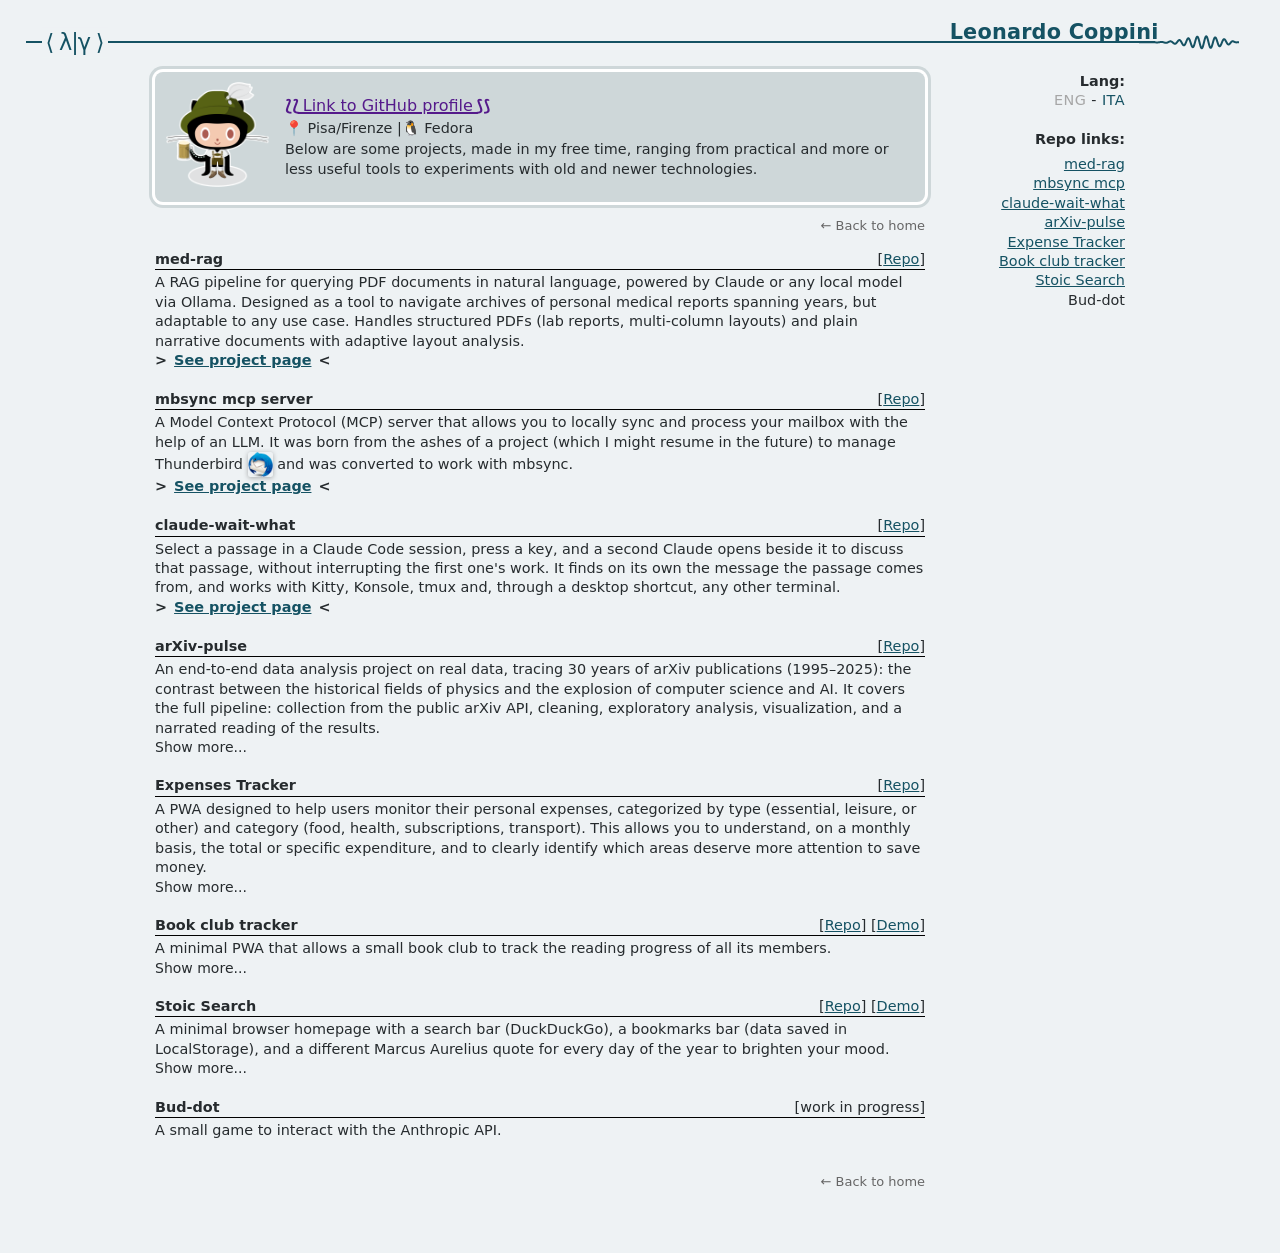
==== commit dbb78229: "claude-wait-what joins the family" ====
--- a/portfolio/index.html
+++ b/portfolio/index.html
@@ -106,6 +106,14 @@
                 <b>> <a style="margin: 0 2px;" href="../projects/mbsyncmcp.html">See project page</a> <</b><br>
                 <br>
                 <div class="proj-title">
+                    <span><b>claude-wait-what</b></span>
+                    <span class="proj-title-links">[<a href="https://github.com/leonardocppn/claude-wait-what">Repo</a>]</span>
+                </div>
+                <hr style="border: 0; border-top: 1px solid #000;margin-top: 0px;margin-bottom: 3px;">
+                Select a passage in a Claude Code session, press a key, and a second Claude opens beside it to discuss that passage, without interrupting the first one's work. It finds on its own the message the passage comes from, and works with Kitty, Konsole, tmux and, through a desktop shortcut, any other terminal.<br>
+                <b>> <a style="margin: 0 2px;" href="../projects/claudewaitwhat.html">See project page</a> <</b><br>
+                <br>
+                <div class="proj-title">
                     <span><b>arXiv-pulse</b></span>
                     <span class="proj-title-links">[<a href="https://github.com/leonardocppn/arxiv-pulse">Repo</a>]</span>
                 </div>
@@ -208,6 +216,7 @@
                     <ul class="list-unstyled ps-md-3" style="margin-top:5px">
                         <li><a href="https://github.com/leonardocppn/med-rag">med-rag</a></li>
                         <li><a href="https://github.com/leonardocppn/mbsync-mcp">mbsync mcp</a></li>
+                        <li><a href="https://github.com/leonardocppn/claude-wait-what">claude-wait-what</a></li>
                         <li><a href="https://github.com/leonardocppn/arxiv-pulse">arXiv-pulse</a></li>
                         <li><a href="https://github.com/leonardocppn/expenses-tracker-pwa">Expense Tracker</a></li>
                         <li><a href="https://leonardocppn.github.io/book-club-tracker/">Book club tracker</a></li>
